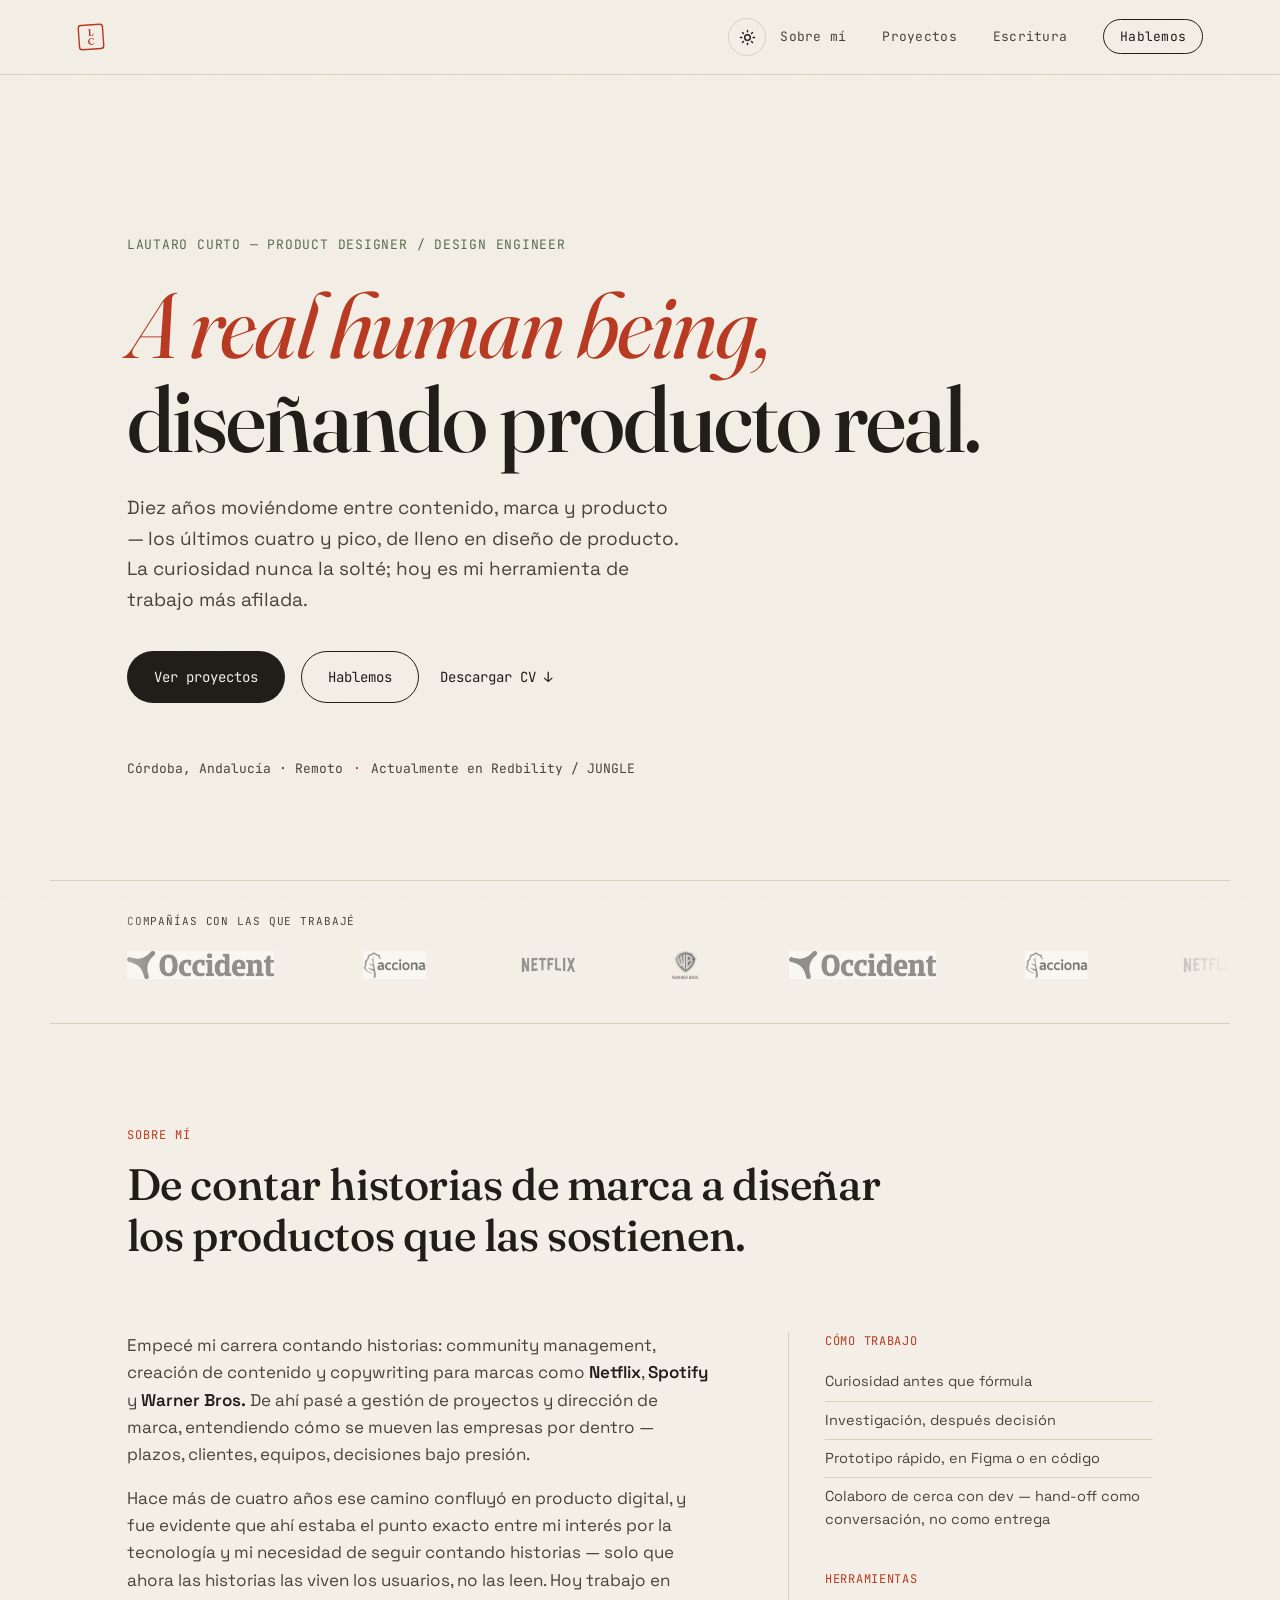
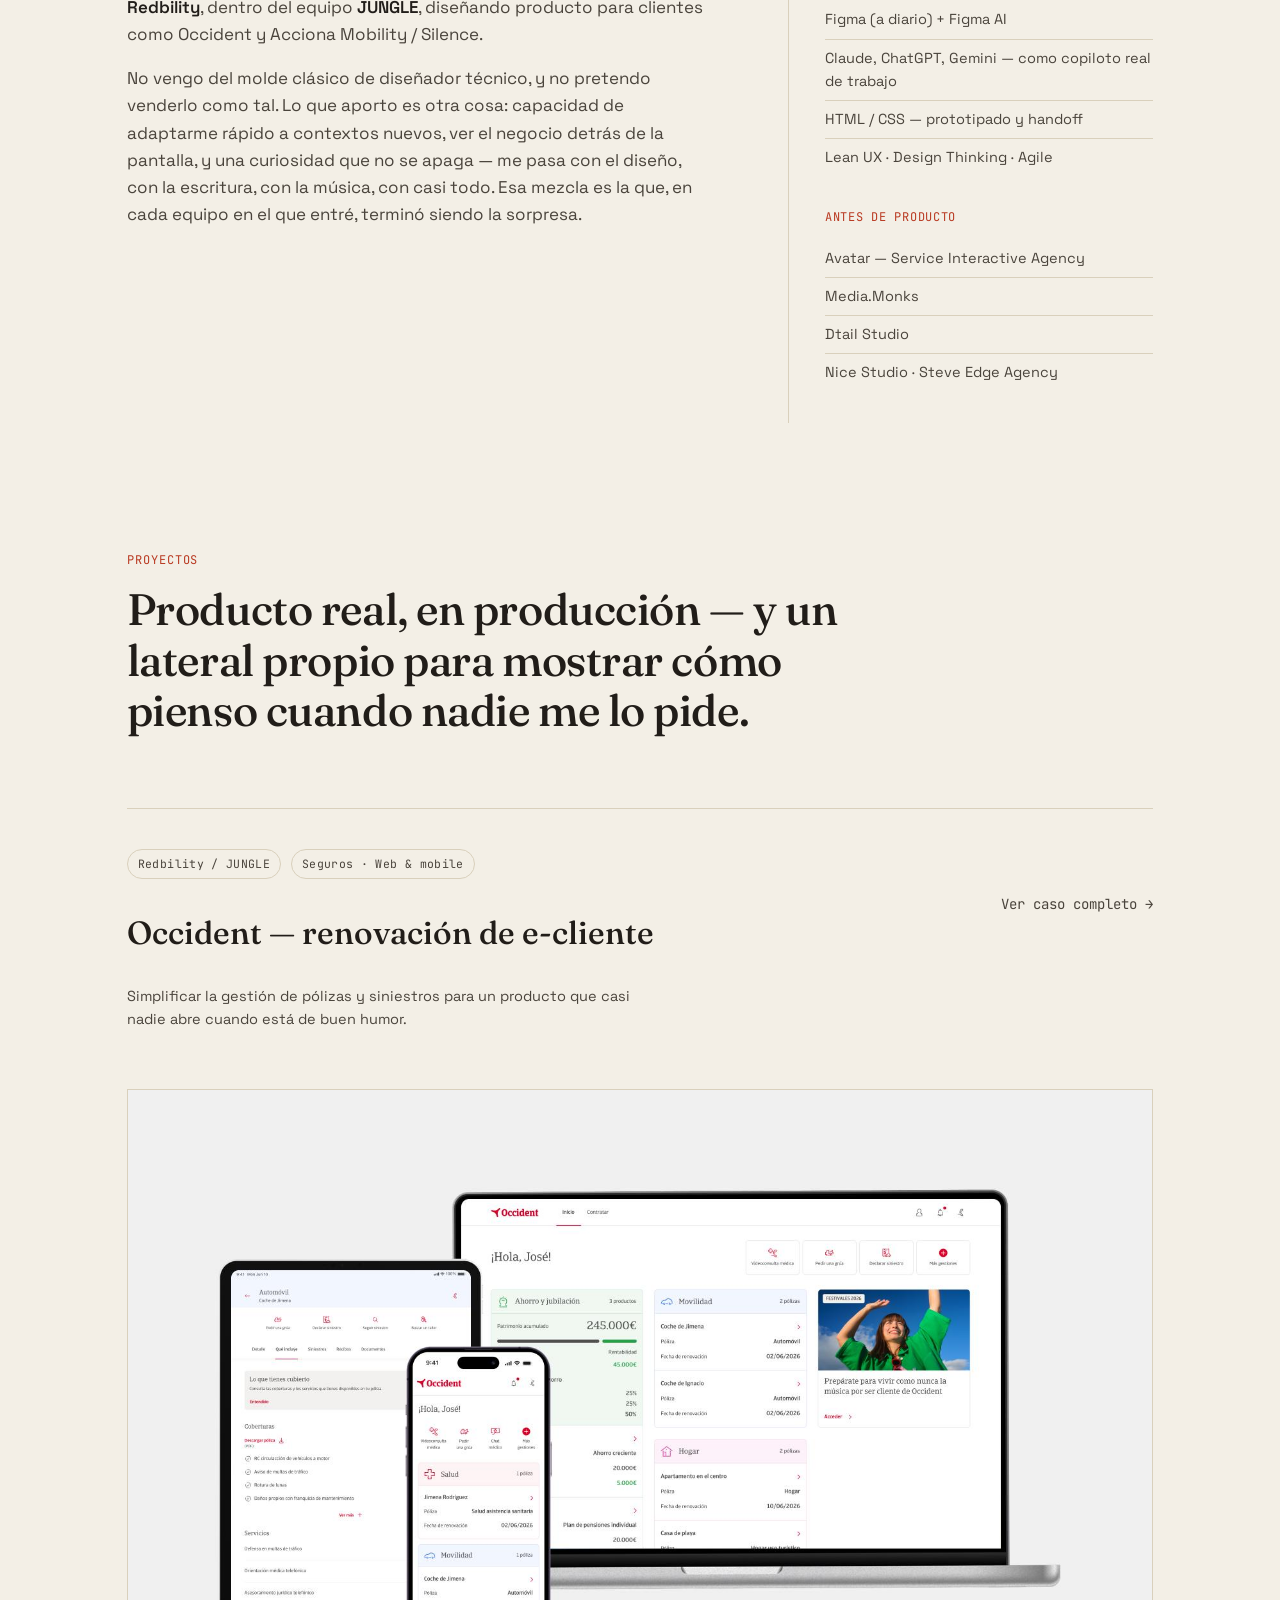
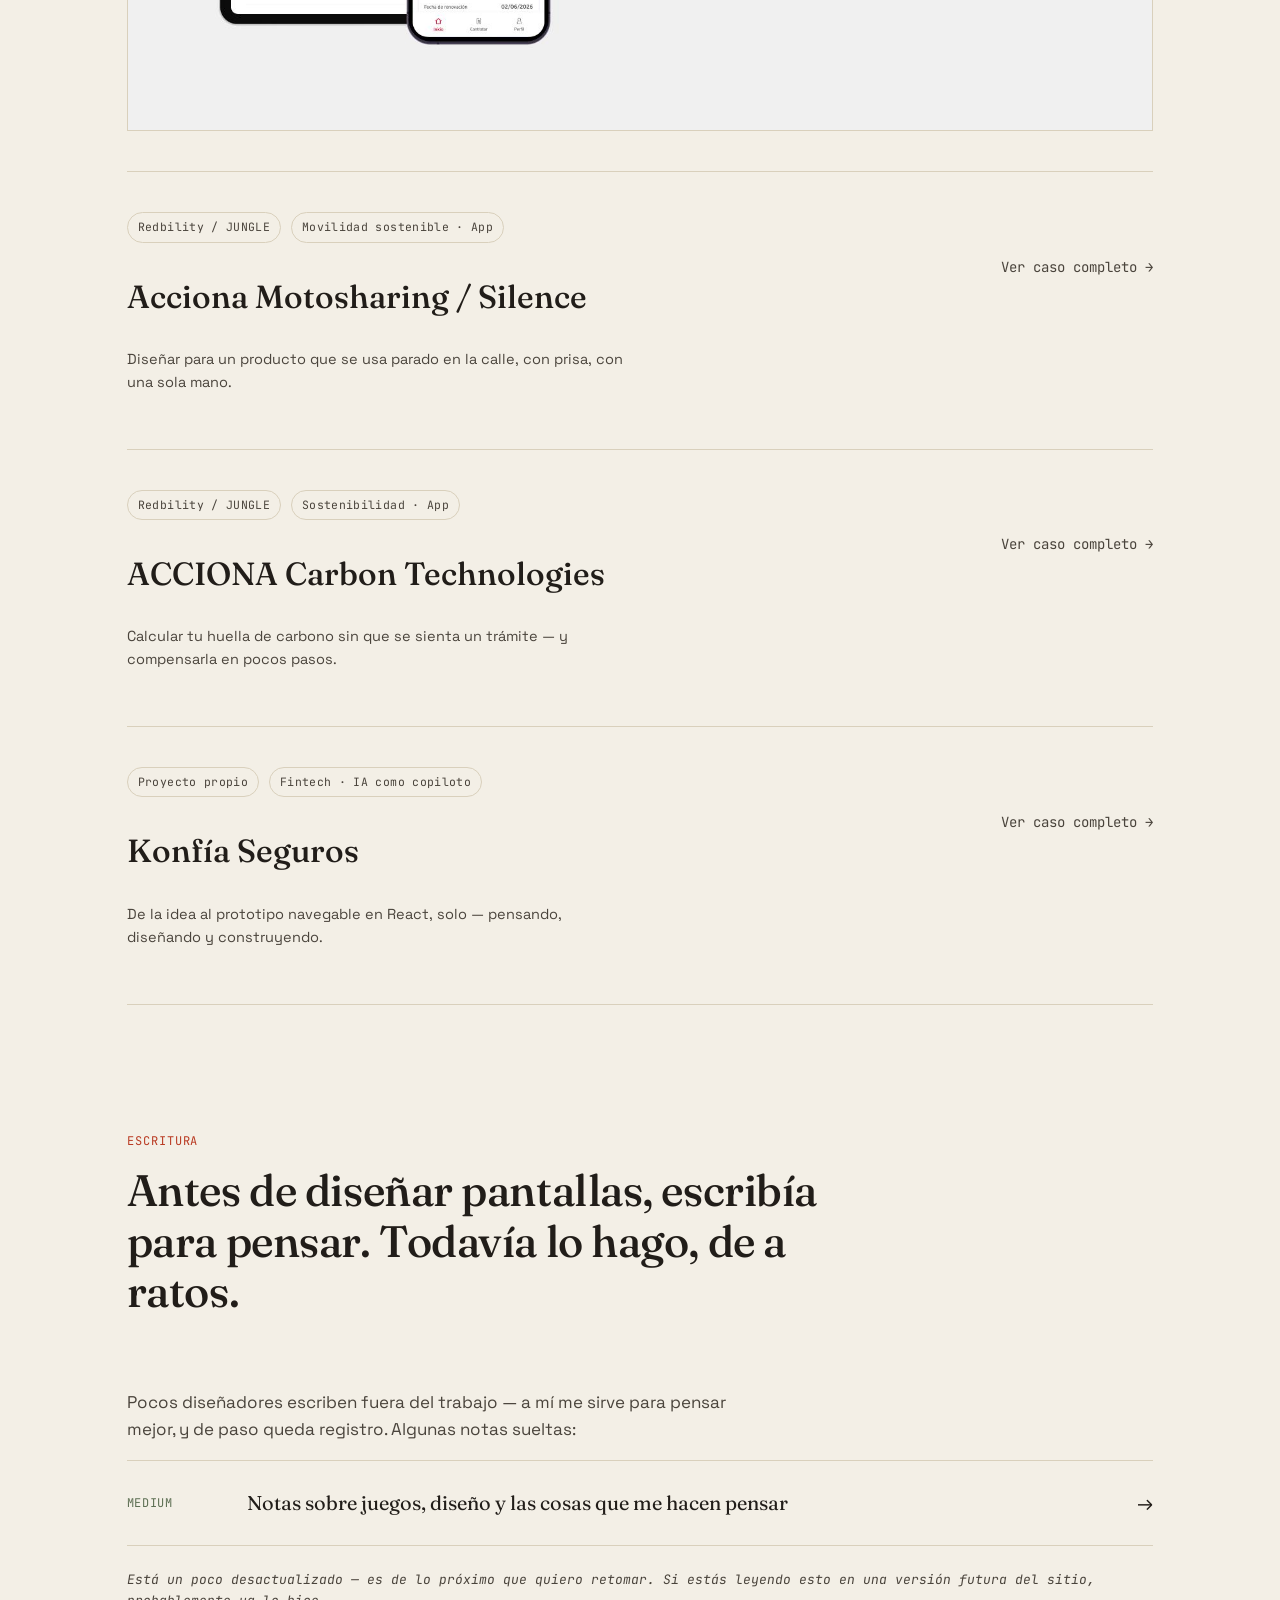
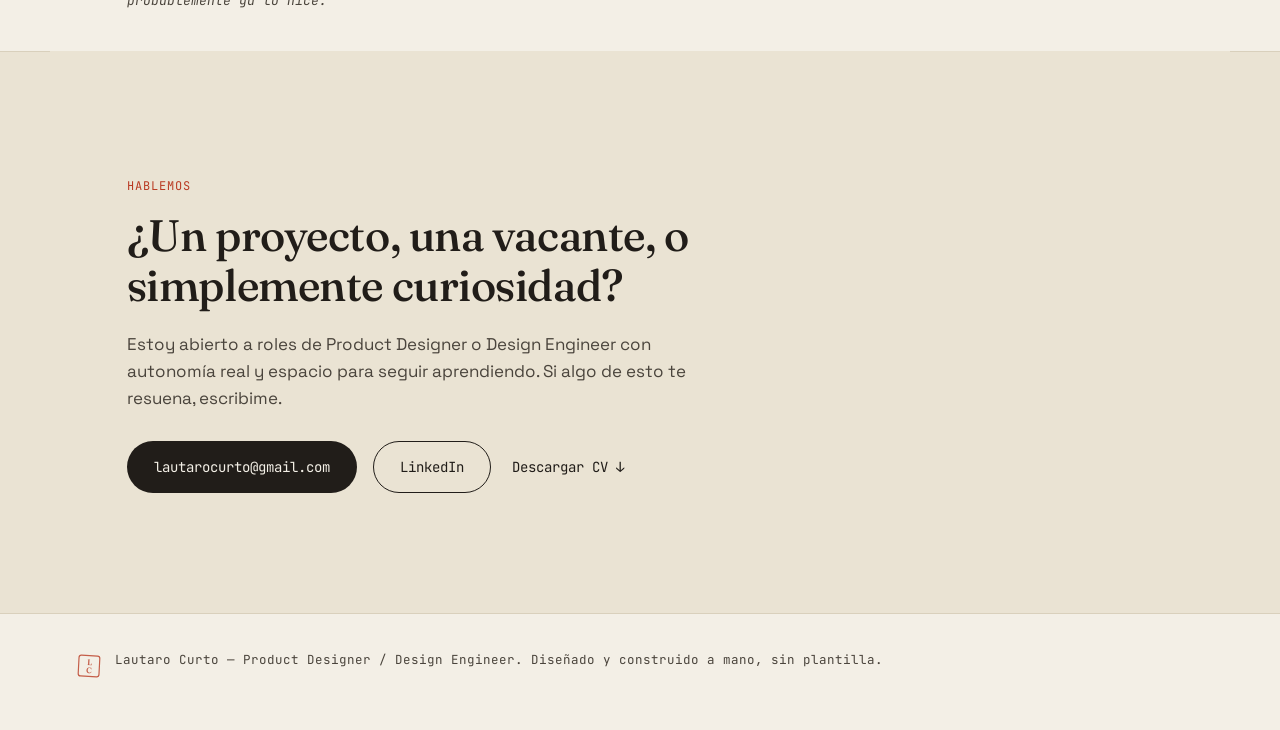
==== index.html @ 52334908 "Sumar imágenes reales, slide de logos y componentes de resumen a los case studies - Occident: captur" ====
<!DOCTYPE html>
<html lang="es">
<head>
<script>
  (function() {
    var saved = localStorage.getItem('theme');
    var prefersDark = window.matchMedia('(prefers-color-scheme: dark)').matches;
    var theme = saved || (prefersDark ? 'dark' : 'light');
    document.documentElement.setAttribute('data-theme', theme);
  })();
</script>
<meta charset="UTF-8">
<meta name="viewport" content="width=device-width, initial-scale=1.0">
<title>Lautaro Curto — Product Designer / Design Engineer</title>
<meta name="description" content="Lautaro Curto. Product Designer / Design Engineer basado en España. Diseño producto real con la curiosidad de quien vino de mil oficios distintos.">
<link rel="preconnect" href="https://fonts.googleapis.com">
<link rel="preconnect" href="https://fonts.gstatic.com" crossorigin>
<link href="https://fonts.googleapis.com/css2?family=Fraunces:ital,opsz,wght@0,9..144,300;0,9..144,400;0,9..144,500;0,9..144,600;1,9..144,400;1,9..144,500&family=Space+Grotesk:wght@400;500;600;700&family=JetBrains+Mono:wght@400;500&display=swap" rel="stylesheet">
<link rel="stylesheet" href="styles.css">
</head>
<body>

<div class="grain" aria-hidden="true"></div>

<header class="site-header">
  <a href="#top" class="mark" aria-label="Inicio">
    <svg class="hanko hanko--nav" viewBox="0 0 60 60" width="28" height="28" aria-hidden="true">
      <rect x="4" y="4" width="52" height="52" rx="6"></rect>
      <text x="30" y="27" text-anchor="middle">L</text>
      <text x="30" y="47" text-anchor="middle">C</text>
    </svg>
  </a>
  <nav class="site-nav" aria-label="Navegación principal">
    <button class="theme-toggle" aria-label="Cambiar entre modo claro y oscuro" title="Cambiar tema">
      <svg class="theme-icon theme-icon--sun" viewBox="0 0 24 24" fill="none" stroke="currentColor" stroke-width="2" stroke-linecap="round" aria-hidden="true">
        <circle cx="12" cy="12" r="4"></circle>
        <path d="M12 2v2M12 20v2M4.93 4.93l1.41 1.41M17.66 17.66l1.41 1.41M2 12h2M20 12h2M6.34 17.66l-1.41 1.41M19.07 4.93l-1.41 1.41"></path>
      </svg>
      <svg class="theme-icon theme-icon--moon" viewBox="0 0 24 24" fill="none" stroke="currentColor" stroke-width="2" stroke-linecap="round" stroke-linejoin="round" aria-hidden="true">
        <path d="M21 12.79A9 9 0 1 1 11.21 3 7 7 0 0 0 21 12.79z"></path>
      </svg>
    </button>
    <button class="nav-toggle" aria-expanded="false" aria-controls="nav-links">
      <span></span><span></span><span></span>
      <span class="sr-only">Abrir menú</span>
    </button>
    <ul id="nav-links" class="nav-links">
      <li><a href="#about">Sobre mí</a></li>
      <li><a href="#work">Proyectos</a></li>
      <li><a href="#writing">Escritura</a></li>
      <li><a href="#contact" class="nav-cta">Hablemos</a></li>
    </ul>
  </nav>
</header>

<main id="top">

  <!-- HERO -->
  <section class="hero">
    <p class="eyebrow reveal">Lautaro Curto — Product Designer / Design Engineer</p>
    <h1 class="hero-title reveal">
      <span class="hero-title__en">A real human being,</span>
      <span class="hero-title__es">diseñando producto real.</span>
    </h1>
    <p class="hero-sub reveal">
      Diez años moviéndome entre contenido, marca y producto — los últimos cuatro y pico,
      de lleno en diseño de producto. La curiosidad nunca la solté; hoy es mi herramienta
      de trabajo más afilada.
    </p>
    <div class="hero-actions reveal">
      <a href="#work" class="btn btn--primary">Ver proyectos</a>
      <a href="#contact" class="btn btn--ghost">Hablemos</a>
      <a href="Lautaro_Curto_CV_2026.docx" class="btn btn--plain" download>Descargar CV ↓</a>
    </div>
    <div class="hero-meta reveal">
      <span>Córdoba, Andalucía · Remoto</span>
      <span class="dot">·</span>
      <span>Actualmente en Redbility / JUNGLE</span>
    </div>
  </section>

  <!-- LOGOS MARQUEE -->
  <section class="logos-marquee reveal" aria-label="Compañías con las que trabajé">
    <span class="logos-marquee__label">Compañías con las que trabajé</span>
    <div class="logos-track">
      <div class="logos-set">
        <img class="logo-item" src="assets/logos/occident.jpg" alt="Occident" loading="lazy">
        <img class="logo-item" src="assets/logos/acciona.png" alt="Acciona" loading="lazy">
        <img class="logo-item" src="assets/logos/netflix.png" alt="Netflix" loading="lazy">
        <img class="logo-item" src="assets/logos/warner-bros.png" alt="Warner Bros." loading="lazy">
      </div>
      <div class="logos-set" aria-hidden="true">
        <img class="logo-item" src="assets/logos/occident.jpg" alt="" loading="lazy">
        <img class="logo-item" src="assets/logos/acciona.png" alt="" loading="lazy">
        <img class="logo-item" src="assets/logos/netflix.png" alt="" loading="lazy">
        <img class="logo-item" src="assets/logos/warner-bros.png" alt="" loading="lazy">
      </div>
    </div>
  </section>

  <!-- ABOUT -->
  <section id="about" class="about">
    <div class="section-head">
      <span class="section-num">Sobre mí</span>
      <h2 class="reveal">De contar historias de marca a diseñar los productos que las sostienen.</h2>
    </div>

    <div class="about-grid">
      <div class="about-copy reveal">
        <p>
          Empecé mi carrera contando historias: community management, creación de contenido
          y copywriting para marcas como <strong>Netflix</strong>, <strong>Spotify</strong> y
          <strong>Warner Bros.</strong> De ahí pasé a gestión de proyectos y dirección de marca,
          entendiendo cómo se mueven las empresas por dentro — plazos, clientes, equipos,
          decisiones bajo presión.
        </p>
        <p>
          Hace más de cuatro años ese camino confluyó en producto digital, y fue evidente
          que ahí estaba el punto exacto entre mi interés por la tecnología y mi necesidad
          de seguir contando historias — solo que ahora las historias las viven los usuarios,
          no las leen. Hoy trabajo en <strong>Redbility</strong>, dentro del equipo
          <strong>JUNGLE</strong>, diseñando producto para clientes como Occident y
          Acciona&nbsp;Mobility / Silence.
        </p>
        <p>
          No vengo del molde clásico de diseñador técnico, y no pretendo venderlo como tal.
          Lo que aporto es otra cosa: capacidad de adaptarme rápido a contextos nuevos,
          ver el negocio detrás de la pantalla, y una curiosidad que no se apaga —
          me pasa con el diseño, con la escritura, con la música, con casi todo.
          Esa mezcla es la que, en cada equipo en el que entré, terminó siendo la sorpresa.
        </p>
      </div>

      <aside class="about-side reveal">
        <div class="side-block">
          <span class="side-label">Cómo trabajo</span>
          <ul>
            <li>Curiosidad antes que fórmula</li>
            <li>Investigación, después decisión</li>
            <li>Prototipo rápido, en Figma o en código</li>
            <li>Colaboro de cerca con dev — hand-off como conversación, no como entrega</li>
          </ul>
        </div>
        <div class="side-block">
          <span class="side-label">Herramientas</span>
          <ul>
            <li>Figma (a diario) + Figma AI</li>
            <li>Claude, ChatGPT, Gemini — como copiloto real de trabajo</li>
            <li>HTML / CSS — prototipado y handoff</li>
            <li>Lean UX · Design Thinking · Agile</li>
          </ul>
        </div>
        <div class="side-block">
          <span class="side-label">Antes de producto</span>
          <ul>
            <li>Avatar — Service Interactive Agency</li>
            <li>Media.Monks</li>
            <li>Dtail Studio</li>
            <li>Nice Studio · Steve Edge Agency</li>
          </ul>
        </div>
      </aside>
    </div>
  </section>

  <!-- WORK -->
  <section id="work" class="work">
    <div class="section-head">
      <span class="section-num">Proyectos</span>
      <h2 class="reveal">Producto real, en producción — y un lateral propio para mostrar cómo pienso cuando nadie me lo pide.</h2>
    </div>

    <a href="proyectos/occident.html" class="project-card reveal">
      <div class="project-card__meta">
        <span class="project-tag">Redbility / JUNGLE</span>
        <span class="project-tag">Seguros · Web & mobile</span>
      </div>
      <h3 class="project-card__title">Occident — renovación de e-cliente</h3>
      <p class="project-card__sub">Simplificar la gestión de pólizas y siniestros para un producto que casi nadie abre cuando está de buen humor.</p>
      <span class="project-card__arrow">Ver caso completo →</span>
      <div class="project-card__thumb">
        <img src="assets/occident/hero.jpg" alt="Interfaz de Occident e-cliente en desktop, tablet y mobile: panel de pólizas, ahorro y gestiones" loading="lazy">
      </div>
    </a>

    <a href="proyectos/acciona-silence.html" class="project-card reveal">
      <div class="project-card__meta">
        <span class="project-tag">Redbility / JUNGLE</span>
        <span class="project-tag">Movilidad sostenible · App</span>
      </div>
      <h3 class="project-card__title">Acciona Motosharing / Silence</h3>
      <p class="project-card__sub">Diseñar para un producto que se usa parado en la calle, con prisa, con una sola mano.</p>
      <span class="project-card__arrow">Ver caso completo →</span>
    </a>

    <a href="proyectos/acciona-carbon.html" class="project-card reveal">
      <div class="project-card__meta">
        <span class="project-tag">Redbility / JUNGLE</span>
        <span class="project-tag">Sostenibilidad · App</span>
      </div>
      <h3 class="project-card__title">ACCIONA Carbon Technologies</h3>
      <p class="project-card__sub">Calcular tu huella de carbono sin que se sienta un trámite — y compensarla en pocos pasos.</p>
      <span class="project-card__arrow">Ver caso completo →</span>
    </a>

    <a href="proyectos/konfia-seguros.html" class="project-card reveal">
      <div class="project-card__meta">
        <span class="project-tag">Proyecto propio</span>
        <span class="project-tag">Fintech · IA como copiloto</span>
      </div>
      <h3 class="project-card__title">Konfía Seguros</h3>
      <p class="project-card__sub">De la idea al prototipo navegable en React, solo — pensando, diseñando y construyendo.</p>
      <span class="project-card__arrow">Ver caso completo →</span>
    </a>
  </section>

  <!-- WRITING -->
  <section id="writing" class="writing">
    <div class="section-head">
      <span class="section-num">Escritura</span>
      <h2 class="reveal">Antes de diseñar pantallas, escribía para pensar. Todavía lo hago, de a ratos.</h2>
    </div>
    <p class="writing-intro reveal">
      Pocos diseñadores escriben fuera del trabajo — a mí me sirve para pensar mejor,
      y de paso queda registro. Algunas notas sueltas:
    </p>
    <div class="writing-list reveal">
      <a class="writing-item" href="https://medium.com/@drk0_" target="_blank" rel="noopener">
        <span class="writing-item__label">Medium</span>
        <span class="writing-item__title">Notas sobre juegos, diseño y las cosas que me hacen pensar</span>
        <span class="writing-item__arrow">→</span>
      </a>
    </div>
    <p class="writing-note reveal">
      Está un poco desactualizado — es de lo próximo que quiero retomar. Si estás leyendo
      esto en una versión futura del sitio, probablemente ya lo hice.
    </p>
  </section>

  <!-- CONTACT -->
  <section id="contact" class="contact">
    <div class="contact-inner">
      <span class="section-num">Hablemos</span>
      <h2 class="reveal">¿Un proyecto, una vacante, o simplemente curiosidad?</h2>
      <p class="reveal">
        Estoy abierto a roles de Product Designer o Design Engineer con autonomía real
        y espacio para seguir aprendiendo. Si algo de esto te resuena, escribime.
      </p>
      <div class="contact-links reveal">
        <a href="mailto:lautarocurto@gmail.com" class="btn btn--primary">lautarocurto@gmail.com</a>
        <a href="https://www.linkedin.com/in/lautarocurto/" target="_blank" rel="noopener" class="btn btn--ghost">LinkedIn</a>
        <a href="Lautaro_Curto_CV_2026.docx" class="btn btn--plain" download>Descargar CV ↓</a>
      </div>
    </div>
  </section>

</main>

<footer class="site-footer">
  <svg class="hanko hanko--footer" viewBox="0 0 60 60" width="24" height="24" aria-hidden="true">
    <rect x="4" y="4" width="52" height="52" rx="6"></rect>
    <text x="30" y="27" text-anchor="middle">L</text>
    <text x="30" y="47" text-anchor="middle">C</text>
  </svg>
  <p>Lautaro Curto — Product Designer / Design Engineer. Diseñado y construido a mano, sin plantilla.</p>
</footer>

<script src="script.js"></script>
</body>
</html>
---- styles.css ----
/* ============================================
   TOKENS
   ============================================ */
:root {
  --washi: #F3EFE6;
  --washi-2: #EAE3D3;
  --sumi: #211D19;
  --sumi-soft: #4A443C;
  --hanko: #B93A22;
  --hanko-soft: #E7C9BF;
  --moss: #5C6E52;
  --line: #D9D0BC;
  --paper-shadow: rgba(33, 29, 25, 0.08);

  --font-display: "Fraunces", serif;
  --font-body: "Space Grotesk", sans-serif;
  --font-mono: "JetBrains Mono", monospace;

  --max-w: 1180px;
  --gutter: clamp(24px, 6vw, 88px);

  --ease: cubic-bezier(0.16, 1, 0.3, 1);
}

/* ============================================
   DARK MODE TOKENS
   ============================================ */
:root[data-theme="dark"] {
  --washi: #1C1A17;
  --washi-2: #26221D;
  --sumi: #F1ECE2;
  --sumi-soft: #B7AE9F;
  --hanko: #E2543A;
  --hanko-soft: #4A2A22;
  --moss: #93A886;
  --line: #38342D;
  --paper-shadow: rgba(0, 0, 0, 0.4);
}
:root[data-theme="dark"] .grain {
  mix-blend-mode: overlay;
  opacity: 0.05;
}
:root {
  --header-bg: rgba(243, 239, 230, 0.85);
  color-scheme: light;
}
:root[data-theme="dark"] {
  --header-bg: rgba(28, 26, 23, 0.85);
}
:root[data-theme="dark"] {
  color-scheme: dark;
}
html {
  transition: background-color .25s var(--ease);
}
body, .site-header, section, .card, .btn {
  transition: background-color .25s var(--ease), border-color .25s var(--ease), color .25s var(--ease);
}

/* ============================================
   RESET
   ============================================ */
*, *::before, *::after { box-sizing: border-box; }
html { scroll-behavior: smooth; }
@media (prefers-reduced-motion: reduce) {
  html { scroll-behavior: auto; }
  * { animation-duration: 0.01ms !important; animation-iteration-count: 1 !important; transition-duration: 0.01ms !important; }
}

body {
  margin: 0;
  background: var(--washi);
  color: var(--sumi);
  font-family: var(--font-body);
  font-size: 17px;
  line-height: 1.6;
  -webkit-font-smoothing: antialiased;
   overflow-x: hidden;
}

h1, h2, h3 { font-family: var(--font-display); font-weight: 500; margin: 0; color: var(--sumi); }
p { margin: 0 0 1em; color: var(--sumi-soft); }
a { color: inherit; }
ul { margin: 0; padding: 0; list-style: none; }
img { max-width: 100%; display: block; }

.sr-only {
  position: absolute; width: 1px; height: 1px;
  overflow: hidden; clip: rect(0,0,0,0); white-space: nowrap;
}

/* subtle paper grain */
.grain {
  position: fixed; inset: 0; pointer-events: none; z-index: 999;
  opacity: 0.035; mix-blend-mode: multiply;
  background-image: url("data:image/svg+xml,%3Csvg xmlns='http://www.w3.org/2000/svg' width='120' height='120'%3E%3Cfilter id='n'%3E%3CfeTurbulence type='fractalNoise' baseFrequency='0.9' numOctaves='2' stitchTiles='stitch'/%3E%3C/filter%3E%3Crect width='100%25' height='100%25' filter='url(%23n)'/%3E%3C/svg%3E");
}

/* ============================================
   HANKO SIGNATURE
   ============================================ */
.hanko rect {
  fill: none;
  stroke: var(--hanko);
  stroke-width: 3;
}
.hanko text {
  fill: var(--hanko);
  font-family: var(--font-display);
  font-weight: 600;
  font-size: 20px;
}
.hanko--moss rect { stroke: var(--moss); }
.hanko--moss text { fill: var(--moss); }
.hanko--nav { transform: rotate(-4deg); }
.hanko--footer { transform: rotate(3deg); opacity: 0.8; }

/* ============================================
   HEADER / NAV
   ============================================ */
.site-header {
  position: sticky; top: 0; z-index: 100;
  display: flex; align-items: center; justify-content: space-between;
  padding: 18px var(--gutter);
  background: var(--header-bg);
  backdrop-filter: blur(8px);
  border-bottom: 1px solid var(--line);
}
.mark { line-height: 0; }
.site-nav { display: flex; align-items: center; }
.nav-links {
  display: flex; align-items: center; gap: clamp(18px, 3vw, 36px);
  font-family: var(--font-mono); font-size: 13px; letter-spacing: 0.02em;
}
.nav-links a { text-decoration: none; color: var(--sumi-soft); transition: color .2s var(--ease); }
.nav-links a:hover, .nav-links a:focus-visible { color: var(--hanko); }
.nav-cta {
  border: 1px solid var(--sumi); border-radius: 999px;
  padding: 8px 16px; color: var(--sumi) !important;
}
.nav-cta:hover { background: var(--sumi); color: var(--washi) !important; }

.nav-toggle {
  display: none; flex-direction: column; gap: 5px;
  background: none; border: none; cursor: pointer; padding: 8px;
}
.nav-toggle span { width: 22px; height: 2px; background: var(--sumi); display: block; }

@media (max-width: 760px) {
  .nav-toggle { display: flex; }
  .nav-links {
    position: fixed; top: 64px; left: 0; right: 0;
    flex-direction: column; align-items: flex-start; gap: 0;
    background: var(--washi); border-bottom: 1px solid var(--line);
    max-height: 0; overflow: hidden; transition: max-height .3s var(--ease);
  }
  .nav-links.is-open { max-height: 320px; }
  .nav-links li { width: 100%; }
  .nav-links a { display: block; padding: 16px var(--gutter); width: 100%; border-bottom: 1px solid var(--line); }
  .nav-cta { border-radius: 0; border: none; }
}

/* ============================================
   LAYOUT HELPERS
   ============================================ */
section {
  padding: clamp(56px, 8vw, 96px) var(--gutter) clamp(16px, 2vw, 28px);
  max-width: var(--max-w); margin: 0 auto;
}
.hero { padding-top: clamp(72px, 14vw, 160px); padding-bottom: clamp(48px, 6vw, 80px); }
.contact { padding-bottom: clamp(72px, 10vw, 120px); }
.section-head { margin-bottom: clamp(40px, 6vw, 72px); max-width: 760px; }
.section-num {
  display: inline-block; font-family: var(--font-mono); font-size: 12px;
  letter-spacing: 0.08em; text-transform: uppercase; color: var(--hanko);
  margin-bottom: 14px;
}
.section-head h2, .contact h2 {
  font-size: clamp(28px, 3.6vw, 44px); line-height: 1.15; letter-spacing: -0.01em;
}

/* reveal-on-scroll */
.reveal { opacity: 0; transform: translateY(18px); transition: opacity .7s var(--ease), transform .7s var(--ease); }
.reveal.is-visible { opacity: 1; transform: none; }

.btn {
  display: inline-flex; align-items: center; gap: 8px;
  font-family: var(--font-mono); font-size: 14px;
  padding: 14px 26px; border-radius: 999px; text-decoration: none;
  transition: all .25s var(--ease); border: 1px solid transparent;
}
.btn--primary { background: var(--sumi); color: var(--washi); }
.btn--primary:hover { background: var(--hanko); }
.btn--ghost { border-color: var(--sumi); color: var(--sumi); }
.btn--ghost:hover { border-color: var(--hanko); color: var(--hanko); }
.btn--plain { border-color: transparent; padding-left: 4px; padding-right: 4px; }
.btn--plain:hover { border-color: transparent; color: var(--hanko); background: transparent; }

/* ============================================
   THEME TOGGLE
   ============================================ */
.theme-toggle {
  display: inline-flex; align-items: center; justify-content: center;
  width: 38px; height: 38px; border-radius: 999px;
  border: 1px solid var(--line); background: none; color: var(--sumi);
  cursor: pointer; margin-right: 14px; flex-shrink: 0;
}
.theme-toggle:hover { border-color: var(--hanko); color: var(--hanko); }
.theme-toggle svg { width: 17px; height: 17px; }
.theme-icon--moon { display: none; }
:root[data-theme="dark"] .theme-icon--sun { display: none; }
:root[data-theme="dark"] .theme-icon--moon { display: block; }

/* ============================================
   HERO
   ============================================ */
.hero {
  padding-top: clamp(72px, 14vw, 160px);
  padding-bottom: clamp(56px, 8vw, 100px);
}
.eyebrow {
  font-family: var(--font-mono); font-size: 13px; letter-spacing: 0.06em;
  color: var(--moss); text-transform: uppercase; margin-bottom: 22px;
}
.hero-title {
  font-size: clamp(40px, 8vw, 92px);
  line-height: 1.02;
  letter-spacing: -0.02em;
  max-width: 16ch;
}
.hero-title__en {
  display: block; font-style: italic; font-weight: 400; color: var(--hanko);
}
.hero-title__es {
  display: block; font-weight: 500;
}
.hero-sub {
  max-width: 46ch; font-size: 19px; margin-top: 28px; color: var(--sumi-soft);
}
.hero-actions { display: flex; gap: 16px; margin-top: 36px; flex-wrap: wrap; }
.hero-meta {
  margin-top: 56px; font-family: var(--font-mono); font-size: 13px;
  color: var(--sumi-soft); display: flex; gap: 10px; flex-wrap: wrap;
}
.hero-meta .dot { color: var(--hanko); }

/* ============================================
   LOGOS MARQUEE
   ============================================ */
.logos-marquee {
  position: relative;
  padding-top: clamp(20px, 3vw, 32px);
  padding-bottom: clamp(28px, 4vw, 44px);
  border-top: 1px solid var(--line);
  border-bottom: 1px solid var(--line);
  overflow: hidden;
}
.logos-marquee::before, .logos-marquee::after {
  content: ""; position: absolute; top: 0; bottom: 0; width: clamp(32px, 8vw, 120px);
  z-index: 2; pointer-events: none;
}
.logos-marquee::before { left: 0; background: linear-gradient(to right, var(--washi), transparent); }
.logos-marquee::after { right: 0; background: linear-gradient(to left, var(--washi), transparent); }
.logos-marquee__label {
  display: block; font-family: var(--font-mono); font-size: 11px; text-transform: uppercase;
  letter-spacing: 0.08em; color: var(--sumi-soft); margin-bottom: 20px;
}
.logos-track {
  display: flex; width: max-content;
  animation: logos-scroll 26s linear infinite;
}
.logos-set { display: flex; align-items: center; gap: clamp(48px, 7vw, 96px); padding-right: clamp(48px, 7vw, 96px); }
.logo-item {
  height: clamp(20px, 3vw, 28px); width: auto; object-fit: contain;
  filter: grayscale(1); opacity: 0.5;
  transition: opacity .3s var(--ease), filter .3s var(--ease);
}
.logo-item:hover { filter: grayscale(0); opacity: 1; }
@keyframes logos-scroll {
  from { transform: translateX(0); }
  to { transform: translateX(-50%); }
}
@media (prefers-reduced-motion: reduce) {
  .logos-track { animation: none; }
}

/* ============================================
   ABOUT
   ============================================ */
.about-grid {
  display: grid; grid-template-columns: 1.6fr 1fr; gap: clamp(32px, 6vw, 80px);
}
.about-copy p { font-size: 17px; max-width: 62ch; }
.about-copy strong { color: var(--sumi); font-weight: 600; }

.about-side { border-left: 1px solid var(--line); padding-left: clamp(20px, 3vw, 36px); }
.side-block { margin-bottom: 32px; }
.side-label {
  display: block; font-family: var(--font-mono); font-size: 12px;
  letter-spacing: 0.06em; text-transform: uppercase; color: var(--hanko); margin-bottom: 12px;
}
.side-block ul li {
  font-size: 14.5px; color: var(--sumi-soft); padding: 7px 0;
  border-top: 1px solid var(--line);
}
.side-block ul li:first-child { border-top: none; }

@media (max-width: 820px) {
  .about-grid { grid-template-columns: 1fr; }
  .about-side { border-left: none; border-top: 1px solid var(--line); padding-left: 0; padding-top: 32px; }
}

/* ============================================
   WORK / PROJECTS
   ============================================ */
.project {
  position: relative;
  padding: clamp(32px, 5vw, 56px) 0;
  border-top: 1px solid var(--line);
  display: grid;
  grid-template-columns: 60px 1fr;
  gap: 8px 28px;
}
.project:last-child { border-bottom: 1px solid var(--line); }
.project-stamp { grid-row: 1 / span 3; }
.project-meta { grid-column: 2; display: flex; gap: 10px; flex-wrap: wrap; margin-bottom: 14px; }
.project-tag {
  font-family: var(--font-mono); font-size: 11.5px; letter-spacing: 0.03em;
  padding: 5px 10px; border: 1px solid var(--line); border-radius: 999px; color: var(--sumi-soft);
}
.project h3 { grid-column: 2; font-size: clamp(24px, 3vw, 32px); margin-bottom: 6px; }
.project-role {
  grid-column: 2; font-family: var(--font-mono); font-size: 13px; color: var(--moss); margin-bottom: 18px;
}
.project > p { grid-column: 2; max-width: 68ch; }
.project-facts {
  grid-column: 2; display: flex; gap: 10px 24px; flex-wrap: wrap; margin-top: 12px;
}
.project-facts li {
  font-size: 13.5px; color: var(--sumi); font-family: var(--font-mono);
  padding-left: 16px; position: relative;
}
.project-facts li::before {
  content: ""; position: absolute; left: 0; top: 8px;
  width: 6px; height: 6px; background: var(--hanko); border-radius: 50%;
}
.project--lateral .project-facts li::before { background: var(--moss); }

@media (max-width: 640px) {
  .project { grid-template-columns: 1fr; }
  .project-stamp { grid-row: auto; margin-bottom: 16px; }
  .project-meta, .project h3, .project-role, .project > p, .project-facts { grid-column: 1; }
}

/* ============================================
   WRITING
   ============================================ */
.writing-intro { max-width: 56ch; font-size: 17px; }
.writing-list { border-top: 1px solid var(--line); }
.writing-item {
  display: grid; grid-template-columns: 100px 1fr 30px; align-items: center; gap: 20px;
  padding: 26px 0; border-bottom: 1px solid var(--line);
  text-decoration: none; transition: padding-left .25s var(--ease), color .25s var(--ease);
}
.writing-item:hover { padding-left: 12px; color: var(--hanko); }
.writing-item__label {
  font-family: var(--font-mono); font-size: 12px; text-transform: uppercase;
  letter-spacing: 0.05em; color: var(--moss);
}
.writing-item__title { font-family: var(--font-display); font-size: 20px; }
.writing-item__arrow { font-size: 20px; justify-self: end; }
.writing-note {
  margin-top: 24px; font-family: var(--font-mono); font-size: 13px;
  color: var(--sumi-soft); font-style: italic;
}

@media (max-width: 560px) {
  .writing-item { grid-template-columns: 1fr 24px; }
  .writing-item__label { grid-column: 1 / -1; }
}

/* ============================================
   CONTACT
   ============================================ */
.contact { text-align: left; position: relative; background: var(--washi-2); padding-top: clamp(72px, 10vw, 120px); } .contact::before { content: ""; position: absolute; top: 0; bottom: 0; left: 50%; width: 100vw; transform: translateX(-50%); background: var(--washi-2); z-index: -1; border-top: 1px solid var(--line); }

.contact-inner { max-width: 640px; }
.contact h2 { margin-bottom: 20px; }
.contact p { font-size: 17px; max-width: 52ch; }
.contact-links { display: flex; gap: 16px; flex-wrap: wrap; margin-top: 28px; }

/* ============================================
   PROJECT TEASER CARDS (on landing)
   ============================================ */
.project-card {
  display: grid; grid-template-columns: 1fr auto; align-items: center;
  gap: 20px 28px; padding: clamp(28px, 4vw, 40px) 0;
  border-top: 1px solid var(--line); text-decoration: none;
  transition: padding-left .3s var(--ease);
}
.project-card:last-child { border-bottom: 1px solid var(--line); }
.project-card:hover { padding-left: 12px; }
.project-card:hover .project-card__title { color: var(--hanko); }
.project-card__meta { display: flex; gap: 10px; flex-wrap: wrap; margin-bottom: 8px; }
.project-card__title {
  font-family: var(--font-display); font-size: clamp(24px, 3vw, 32px);
  color: var(--sumi); transition: color .25s var(--ease); grid-column: 1;
}
.project-card__sub {
  grid-column: 1; font-size: 14.5px; color: var(--sumi-soft); margin-top: 6px; max-width: 56ch;
}
.project-card__arrow {
  grid-column: 2; grid-row: 1 / span 2; font-family: var(--font-mono);
  font-size: 14px; color: var(--sumi-soft); white-space: nowrap;
}
.project-card__thumb {
  grid-column: 1 / -1; margin-top: 24px;
  border: 1px solid var(--line); overflow: hidden;
}
.project-card__thumb img {
  display: block; width: 100%; height: auto;
}
@media (max-width: 640px) {
  .project-card { grid-template-columns: 1fr; }
  .project-card__title, .project-card__sub, .project-card__arrow { grid-column: 1; }
  .project-card__arrow { margin-top: 10px; display: block; }
}

/* ============================================
   CASE STUDY PAGES
   ============================================ */
.case-header {
  padding: clamp(28px, 5vw, 48px) var(--gutter) 0; max-width: var(--max-w); margin: 0 auto;
}
.back-link {
  display: inline-flex; align-items: center; gap: 8px;
  font-family: var(--font-mono); font-size: 13px; color: var(--sumi-soft);
  text-decoration: none; margin-bottom: clamp(28px, 5vw, 48px);
}
.back-link:hover { color: var(--hanko); }

.case-hero {
  padding: 0 var(--gutter) clamp(48px, 7vw, 80px); max-width: var(--max-w); margin: 0 auto;
  border-bottom: 1px solid var(--line);
}
.case-tags { display: flex; gap: 10px; flex-wrap: wrap; margin-bottom: 24px; }
.case-hero h1 {
  font-size: clamp(34px, 5.5vw, 58px); line-height: 1.08; letter-spacing: -0.01em; max-width: 20ch;
}
.case-hero__sub {
  font-size: 18px; max-width: 56ch; margin-top: 20px; color: var(--sumi-soft);
}
.case-hero__facts {
  display: grid; grid-template-columns: repeat(auto-fit, minmax(140px, 1fr));
  gap: 20px; margin-top: clamp(32px, 5vw, 48px); max-width: 720px;
}
.case-fact__label {
  display: block; font-family: var(--font-mono); font-size: 11px; text-transform: uppercase;
  letter-spacing: 0.06em; color: var(--hanko); margin-bottom: 6px;
}
.case-fact__value { font-size: 15px; color: var(--sumi); }

.case-note {
  margin-top: clamp(28px, 4vw, 40px); padding: 18px 22px; background: var(--washi-2);
  border-left: 3px solid var(--moss); border-radius: 2px; max-width: 640px;
}
.case-note p { margin: 0; font-size: 14px; color: var(--sumi-soft); }

.case-image {
  margin-top: clamp(36px, 5vw, 56px); border: 1px solid var(--line); overflow: hidden;
}
.case-image img { display: block; width: 100%; height: auto; }

.case-section {
  padding: clamp(48px, 7vw, 80px) var(--gutter); max-width: var(--max-w); margin: 0 auto;
  border-bottom: 1px solid var(--line);
}
.case-section:last-of-type { border-bottom: none; }
.case-section h2 {
  font-size: clamp(24px, 3vw, 34px); margin-bottom: 24px; max-width: 46ch;
}
.case-section > p { max-width: 66ch; font-size: 17px; }

.process-steps { counter-reset: step; margin-top: 32px; }
.process-step {
  display: grid; grid-template-columns: 56px 1fr; gap: 20px;
  padding: 26px 0; border-top: 1px solid var(--line);
}
.process-step:first-child { border-top: none; }
.process-step__num {
  counter-increment: step; font-family: var(--font-mono); font-size: 13px; color: var(--hanko);
}
.process-step__num::before { content: "0" counter(step); }
.process-step h3 { font-size: 19px; font-weight: 600; font-family: var(--font-body); margin-bottom: 8px; }
.process-step p { font-size: 15.5px; max-width: 60ch; margin: 0; }

.decisions-grid { display: grid; grid-template-columns: repeat(auto-fit, minmax(260px, 1fr)); gap: 28px; margin-top: 28px; }
.decision-card { border-top: 2px solid var(--hanko); padding-top: 16px; }
.decision-card h3 { font-size: 17px; font-family: var(--font-body); font-weight: 600; margin-bottom: 10px; }
.decision-card p { font-size: 14.5px; margin: 0; }

.reflection-box { max-width: 66ch; }
.reflection-box p { font-size: 17px; }

.case-tldr {
  font-family: var(--font-mono); font-size: 14px; color: var(--sumi);
  background: var(--washi-2); border-left: 3px solid var(--hanko);
  padding: 16px 20px; margin-top: 24px; max-width: 640px;
}
.case-tldr strong {
  color: var(--hanko); text-transform: uppercase; font-size: 11px;
  letter-spacing: 0.06em; display: block; margin-bottom: 6px;
}
.case-quote { padding-top: 0; padding-bottom: 0; }
.pull-quote {
  font-family: var(--font-display); font-style: italic; font-weight: 400;
  font-size: clamp(24px, 3vw, 34px); line-height: 1.3; color: var(--sumi);
  border-left: 3px solid var(--hanko); padding-left: 28px; margin: 56px 0;
  max-width: 640px;
}
.img-caption {
  font-family: var(--font-mono); font-size: 12px; color: var(--sumi-soft);
  margin-top: 10px; font-style: italic;
}

.img-placeholder {
  border: 1.5px dashed var(--line); border-radius: 6px;
  padding: 48px 24px; text-align: center; margin-top: 28px;
  background: var(--washi-2);
}
.img-placeholder p {
  font-family: var(--font-mono); font-size: 12.5px; color: var(--sumi-soft);
  margin: 0; max-width: 40ch; margin: 0 auto;
}

.case-nav {
  display: flex; justify-content: space-between; align-items: center; flex-wrap: wrap; gap: 20px;
  padding: clamp(40px, 6vw, 64px) var(--gutter); max-width: var(--max-w); margin: 0 auto;
}
.case-nav a {
  font-family: var(--font-mono); font-size: 13px; text-decoration: none; color: var(--sumi-soft);
}
.case-nav a:hover { color: var(--hanko); }
.case-nav .next-project { text-align: right; }
.case-nav .next-project .project-name { display: block; font-family: var(--font-display); font-size: 20px; color: var(--sumi); margin-top: 6px; }

/* ============================================
   FOOTER
   ============================================ */
.site-footer {
  display: flex; align-items: center; gap: 14px;
  padding: 36px var(--gutter) 48px;
  border-top: 1px solid var(--line);
  font-family: var(--font-mono); font-size: 12.5px; color: var(--sumi-soft);
}
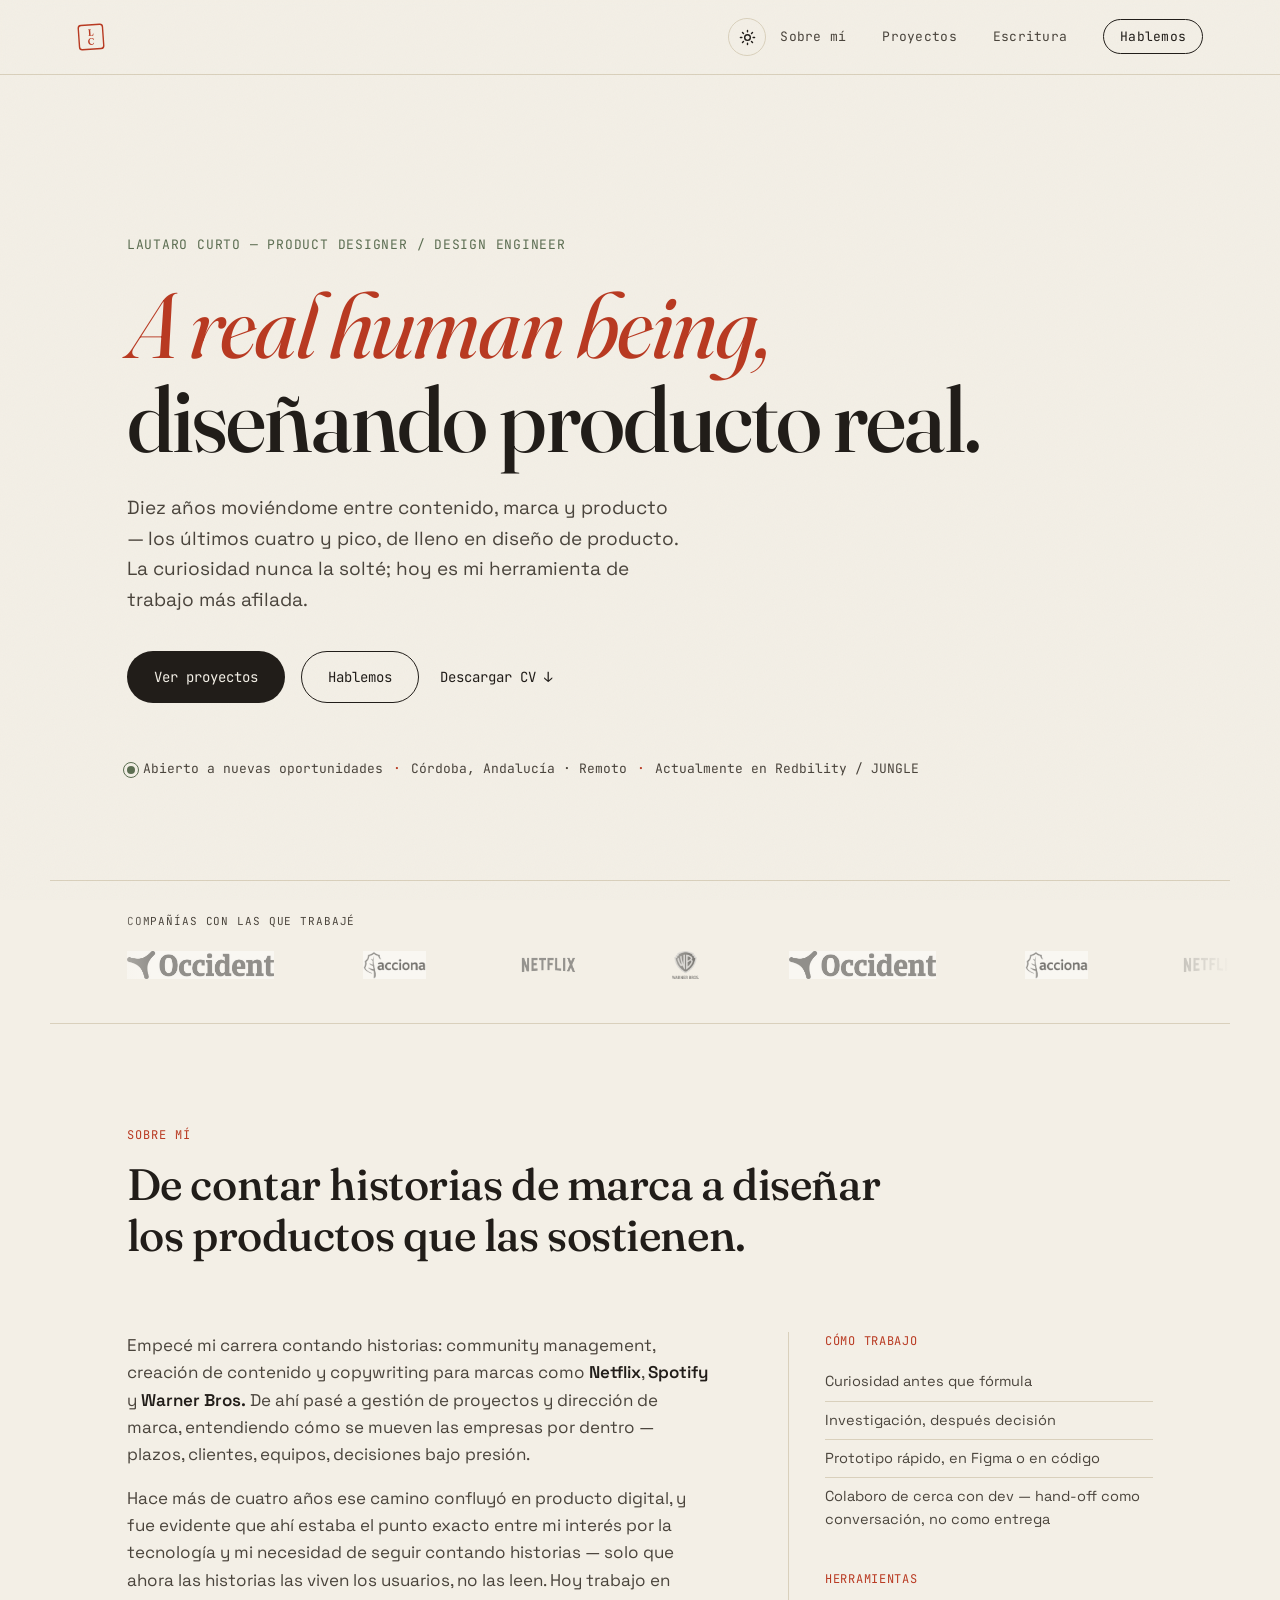
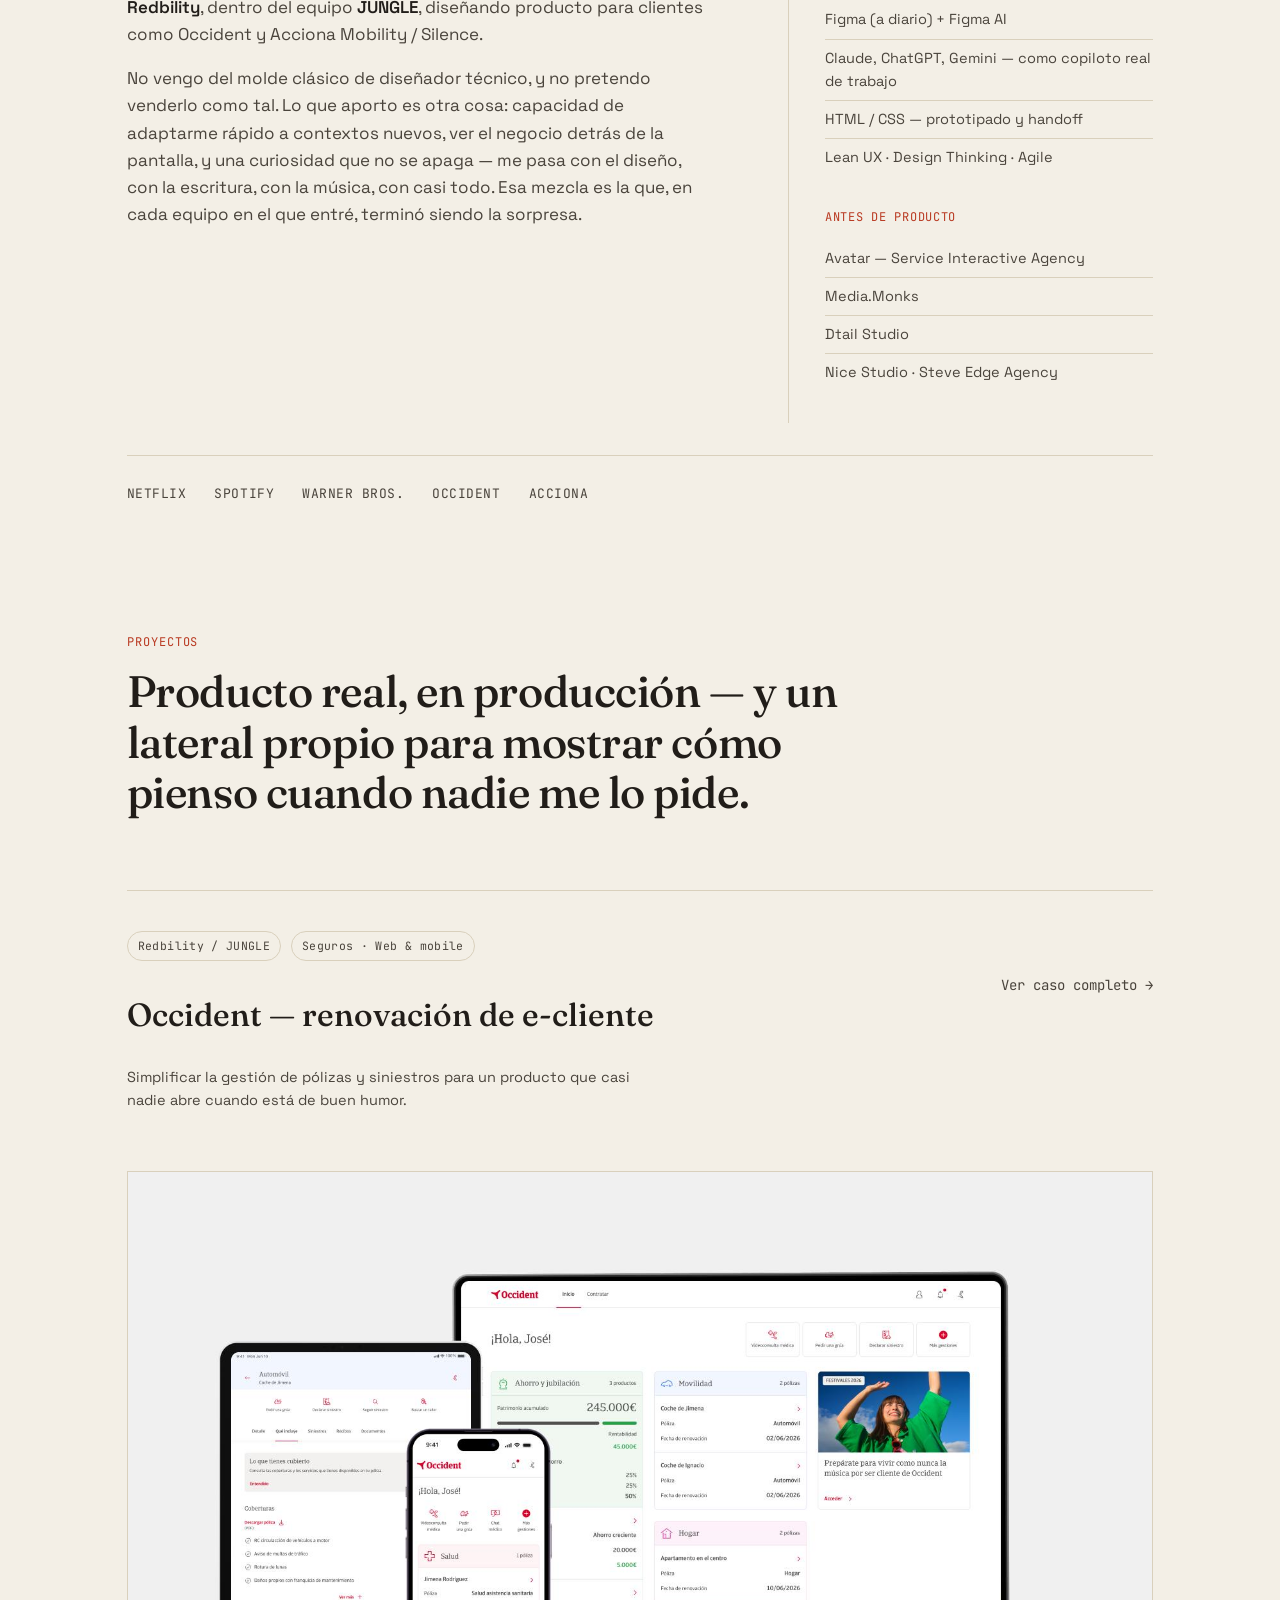
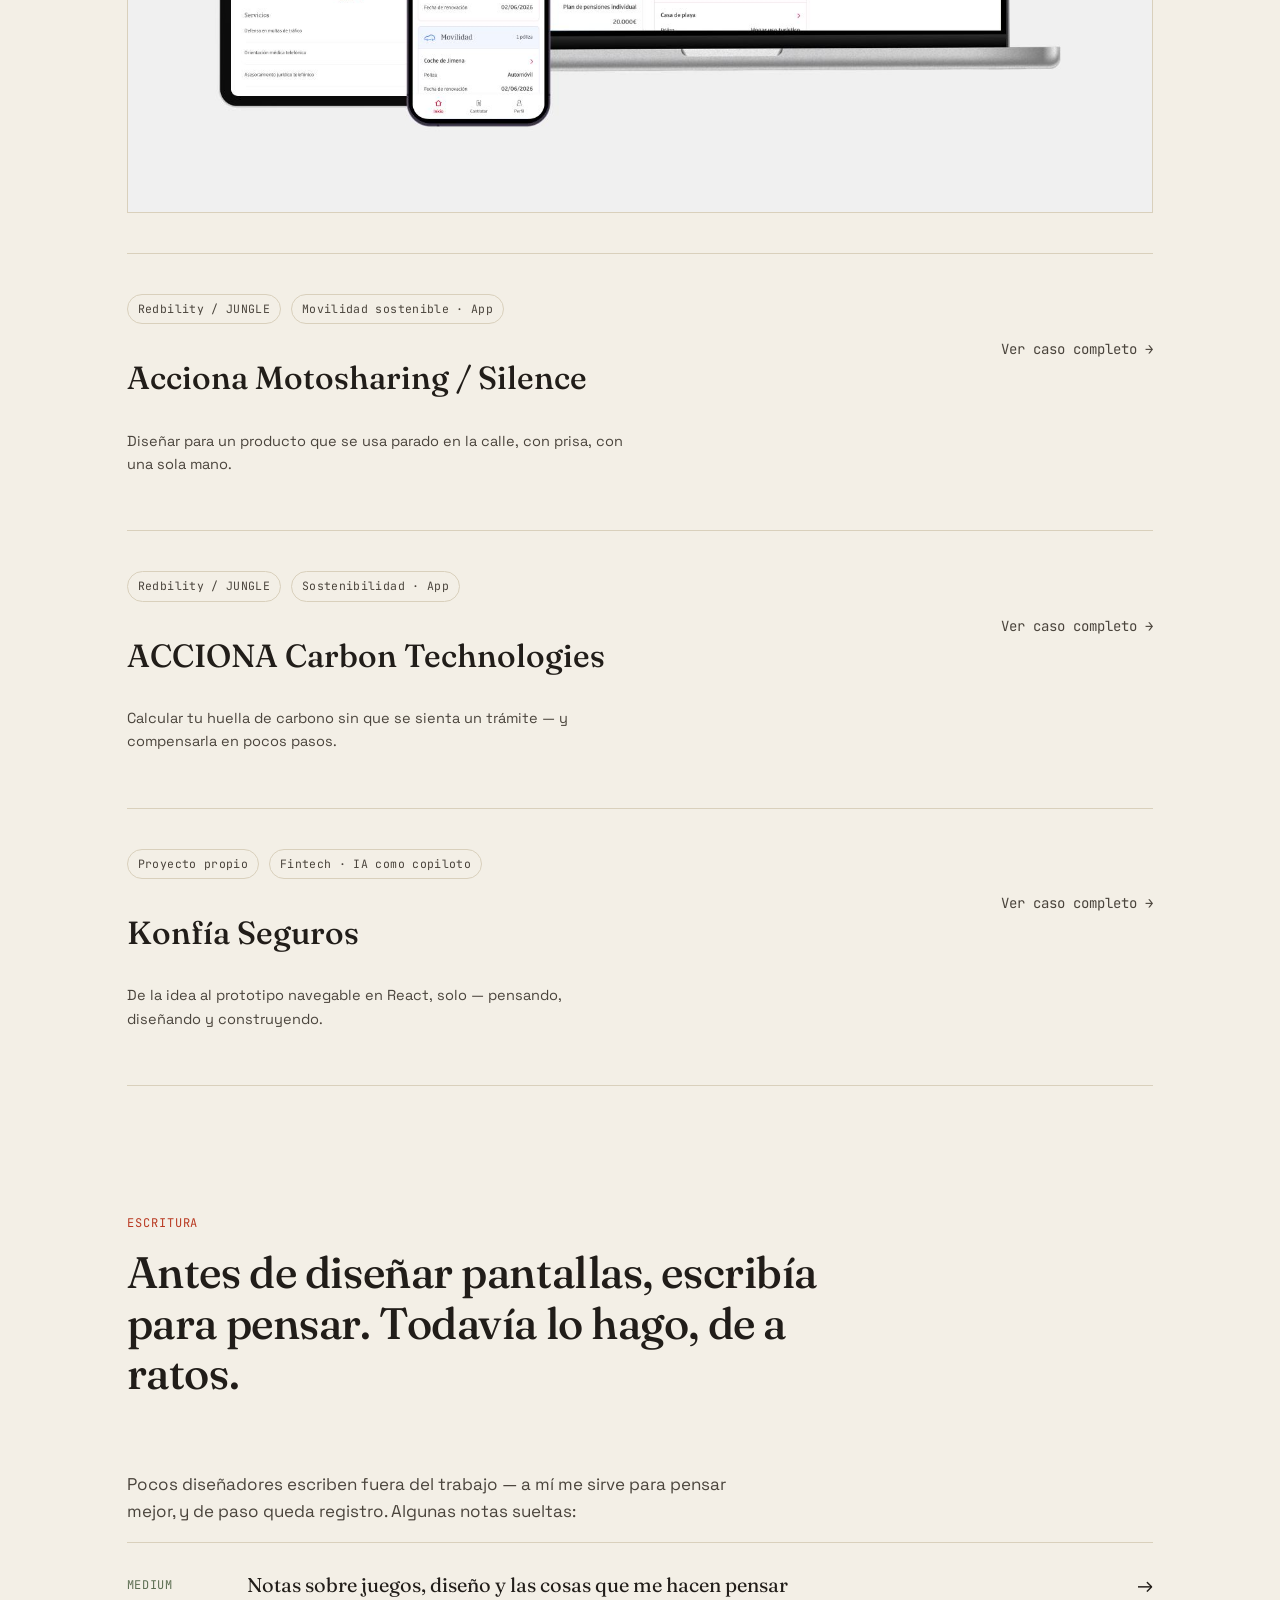
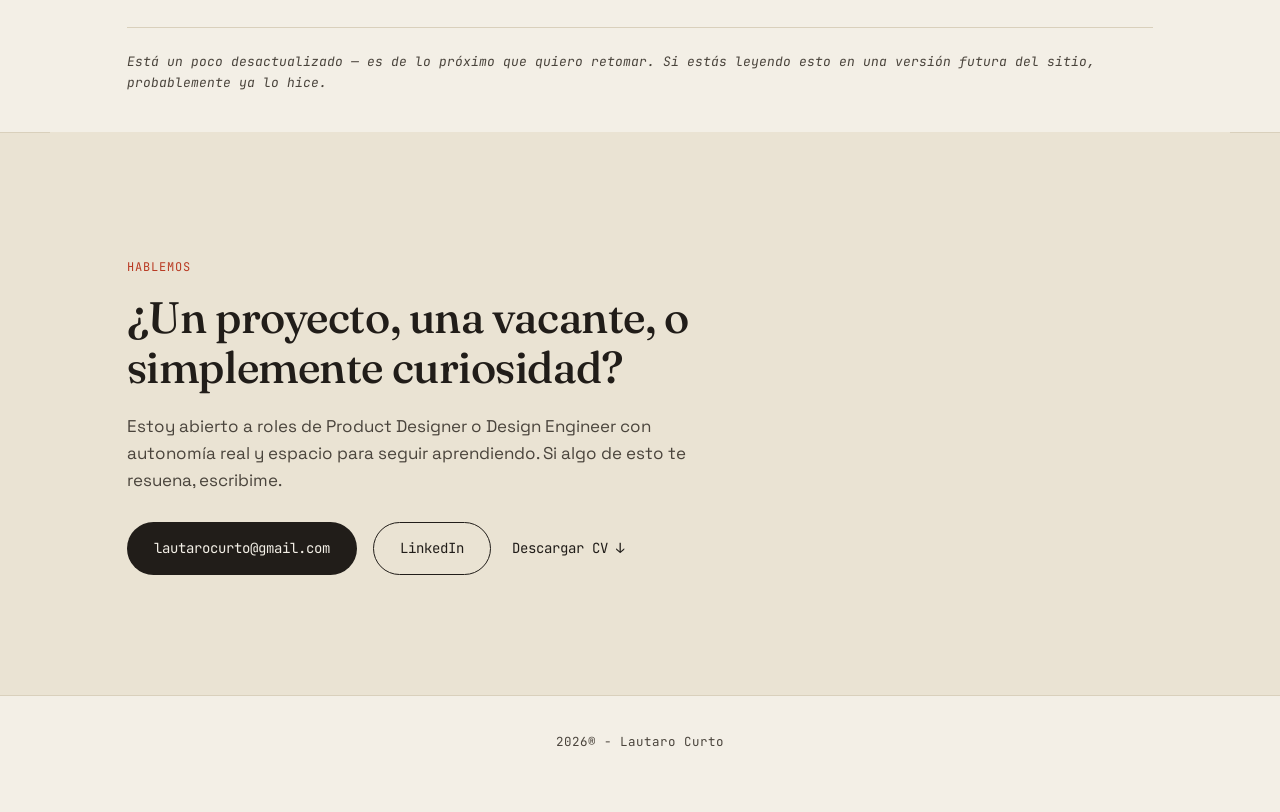
==== commit 31528ae5: "Sumar TL;DR, pull-quotes, badge de disponibilidad y ajustes de footer - Case studies: agregar bloque" ====
--- a/index.html
+++ b/index.html
@@ -73,6 +73,8 @@
       <a href="Lautaro_Curto_CV_2026.docx" class="btn btn--plain" download>Descargar CV ↓</a>
     </div>
     <div class="hero-meta reveal">
+      <span class="status-badge"><span class="status-dot"></span>Abierto a nuevas oportunidades</span>
+      <span class="dot">·</span>
       <span>Córdoba, Andalucía · Remoto</span>
       <span class="dot">·</span>
       <span>Actualmente en Redbility / JUNGLE</span>
@@ -161,6 +163,10 @@
         </div>
       </aside>
     </div>
+
+    <div class="client-strip reveal">
+      <span>Netflix</span><span>Spotify</span><span>Warner Bros.</span><span>Occident</span><span>Acciona</span>
+    </div>
   </section>
 
   <!-- WORK -->
@@ -257,12 +263,7 @@
 </main>
 
 <footer class="site-footer">
-  <svg class="hanko hanko--footer" viewBox="0 0 60 60" width="24" height="24" aria-hidden="true">
-    <rect x="4" y="4" width="52" height="52" rx="6"></rect>
-    <text x="30" y="27" text-anchor="middle">L</text>
-    <text x="30" y="47" text-anchor="middle">C</text>
-  </svg>
-  <p>Lautaro Curto — Product Designer / Design Engineer. Diseñado y construido a mano, sin plantilla.</p>
+  <p>2026®️ - Lautaro Curto</p>
 </footer>
 
 <script src="script.js"></script>
--- a/styles.css
+++ b/styles.css
@@ -244,6 +244,26 @@
 }
 .hero-meta .dot { color: var(--hanko); }
 
+.status-badge {
+  display: inline-flex; align-items: center; gap: 8px;
+  font-family: var(--font-mono); font-size: 13px; color: var(--sumi-soft);
+}
+.status-dot {
+  width: 8px; height: 8px; border-radius: 50%; background: var(--moss);
+  position: relative;
+}
+.status-dot::after {
+  content: ""; position: absolute; inset: -4px; border-radius: 50%;
+  border: 1px solid var(--moss); animation: statusPulse 2s ease-out infinite;
+}
+@keyframes statusPulse {
+  0% { transform: scale(0.8); opacity: 1; }
+  100% { transform: scale(1.8); opacity: 0; }
+}
+@media (prefers-reduced-motion: reduce) {
+  .status-dot::after { animation: none; }
+}
+
 /* ============================================
    LOGOS MARQUEE
    ============================================ */
@@ -293,6 +313,13 @@
 .about-copy p { font-size: 17px; max-width: 62ch; }
 .about-copy strong { color: var(--sumi); font-weight: 600; }
 
+.client-strip {
+  display: flex; flex-wrap: wrap; gap: 20px 28px; align-items: center;
+  font-family: var(--font-mono); font-size: 13px; letter-spacing: 0.04em;
+  text-transform: uppercase; color: var(--sumi-soft);
+  padding-top: 28px; margin-top: 32px; border-top: 1px solid var(--line);
+}
+
 .about-side { border-left: 1px solid var(--line); padding-left: clamp(20px, 3vw, 36px); }
 .side-block { margin-bottom: 32px; }
 .side-label {
@@ -548,7 +575,7 @@
    FOOTER
    ============================================ */
 .site-footer {
-  display: flex; align-items: center; gap: 14px;
+  display: flex; align-items: center; justify-content: center;
   padding: 36px var(--gutter) 48px;
   border-top: 1px solid var(--line);
   font-family: var(--font-mono); font-size: 12.5px; color: var(--sumi-soft);
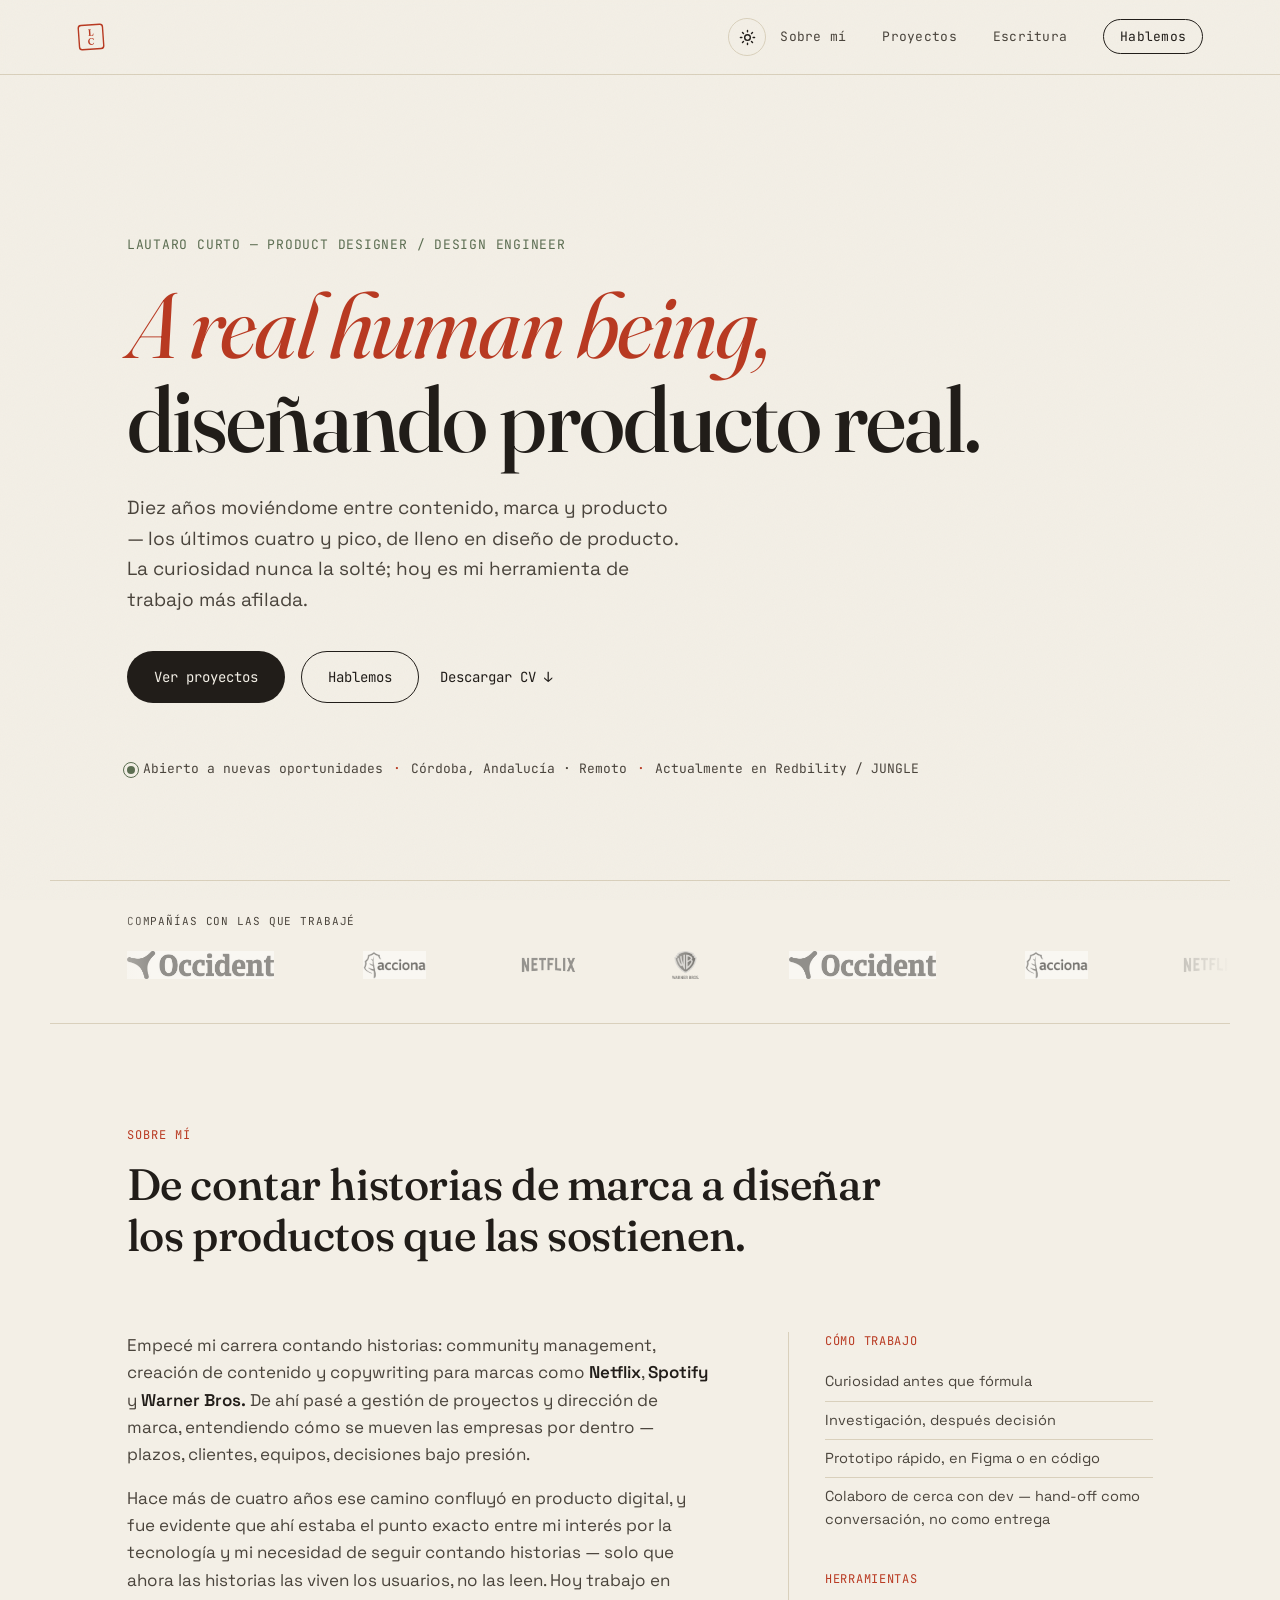
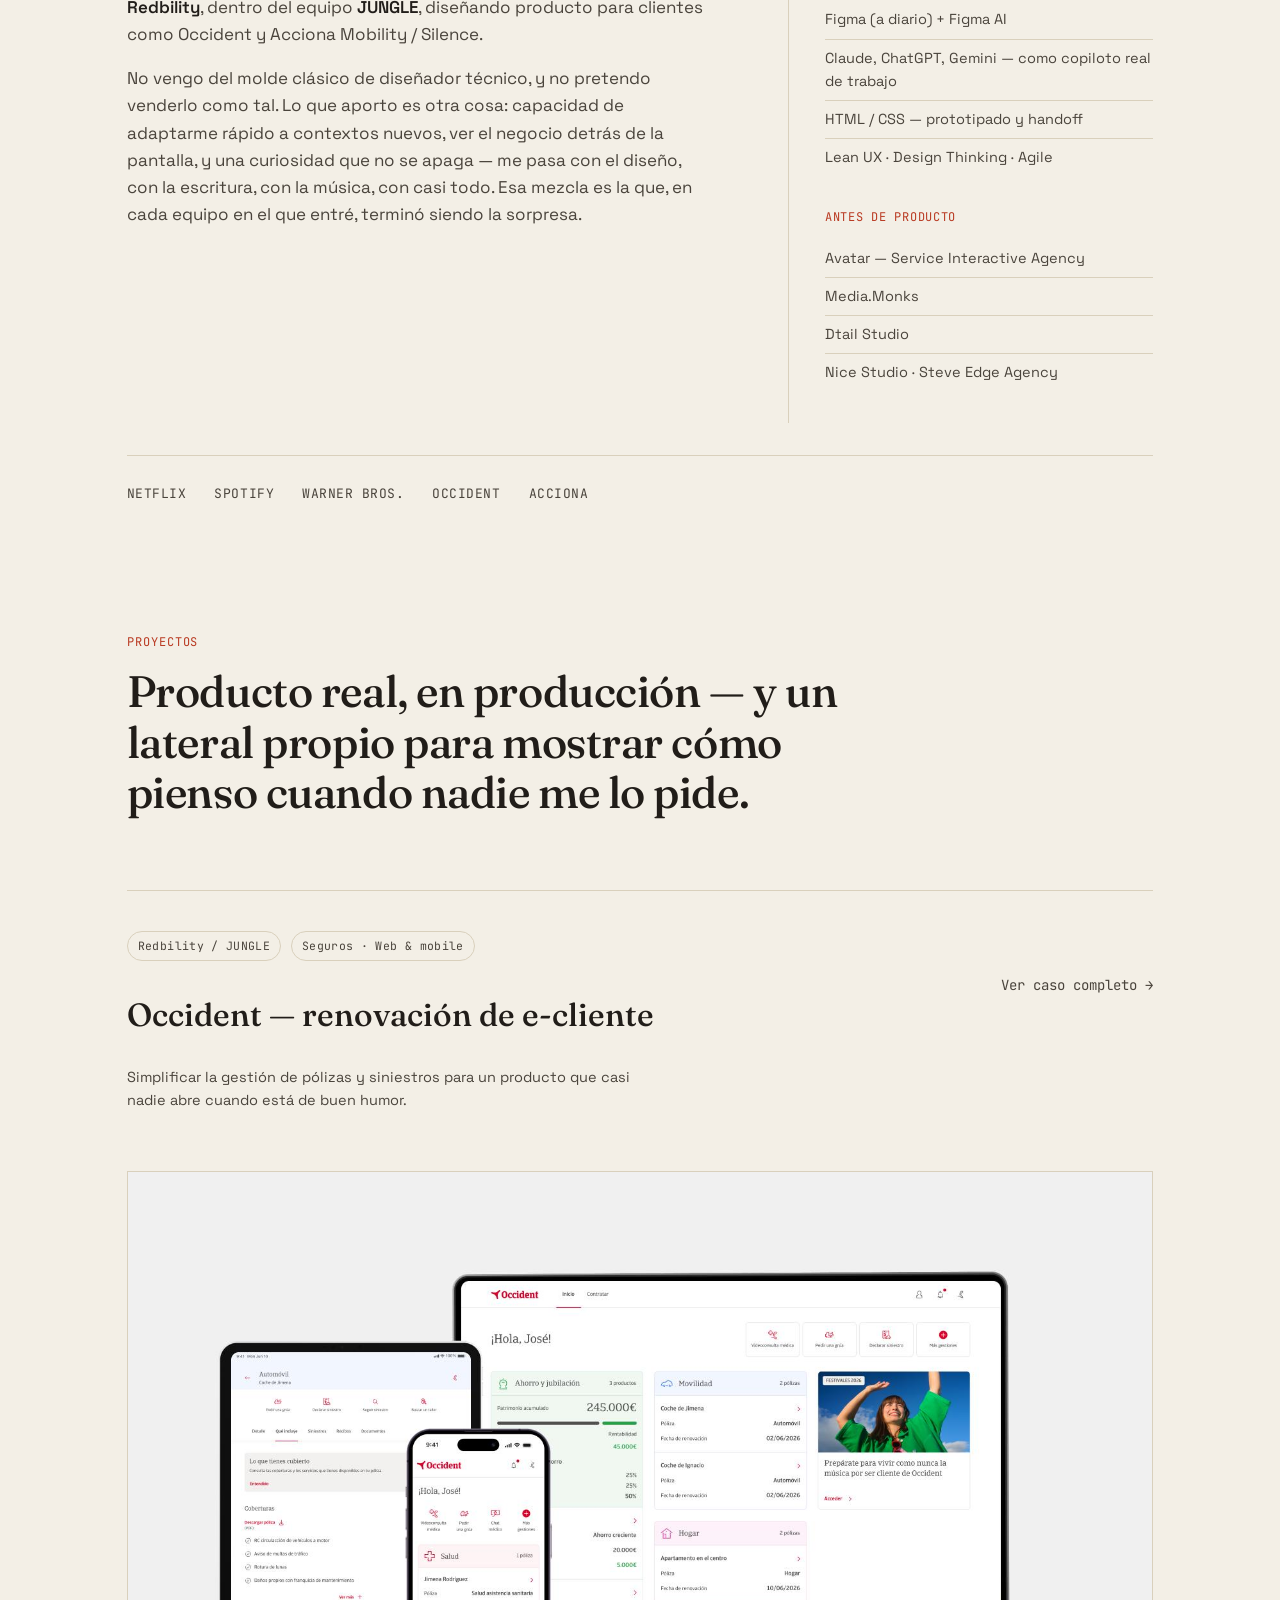
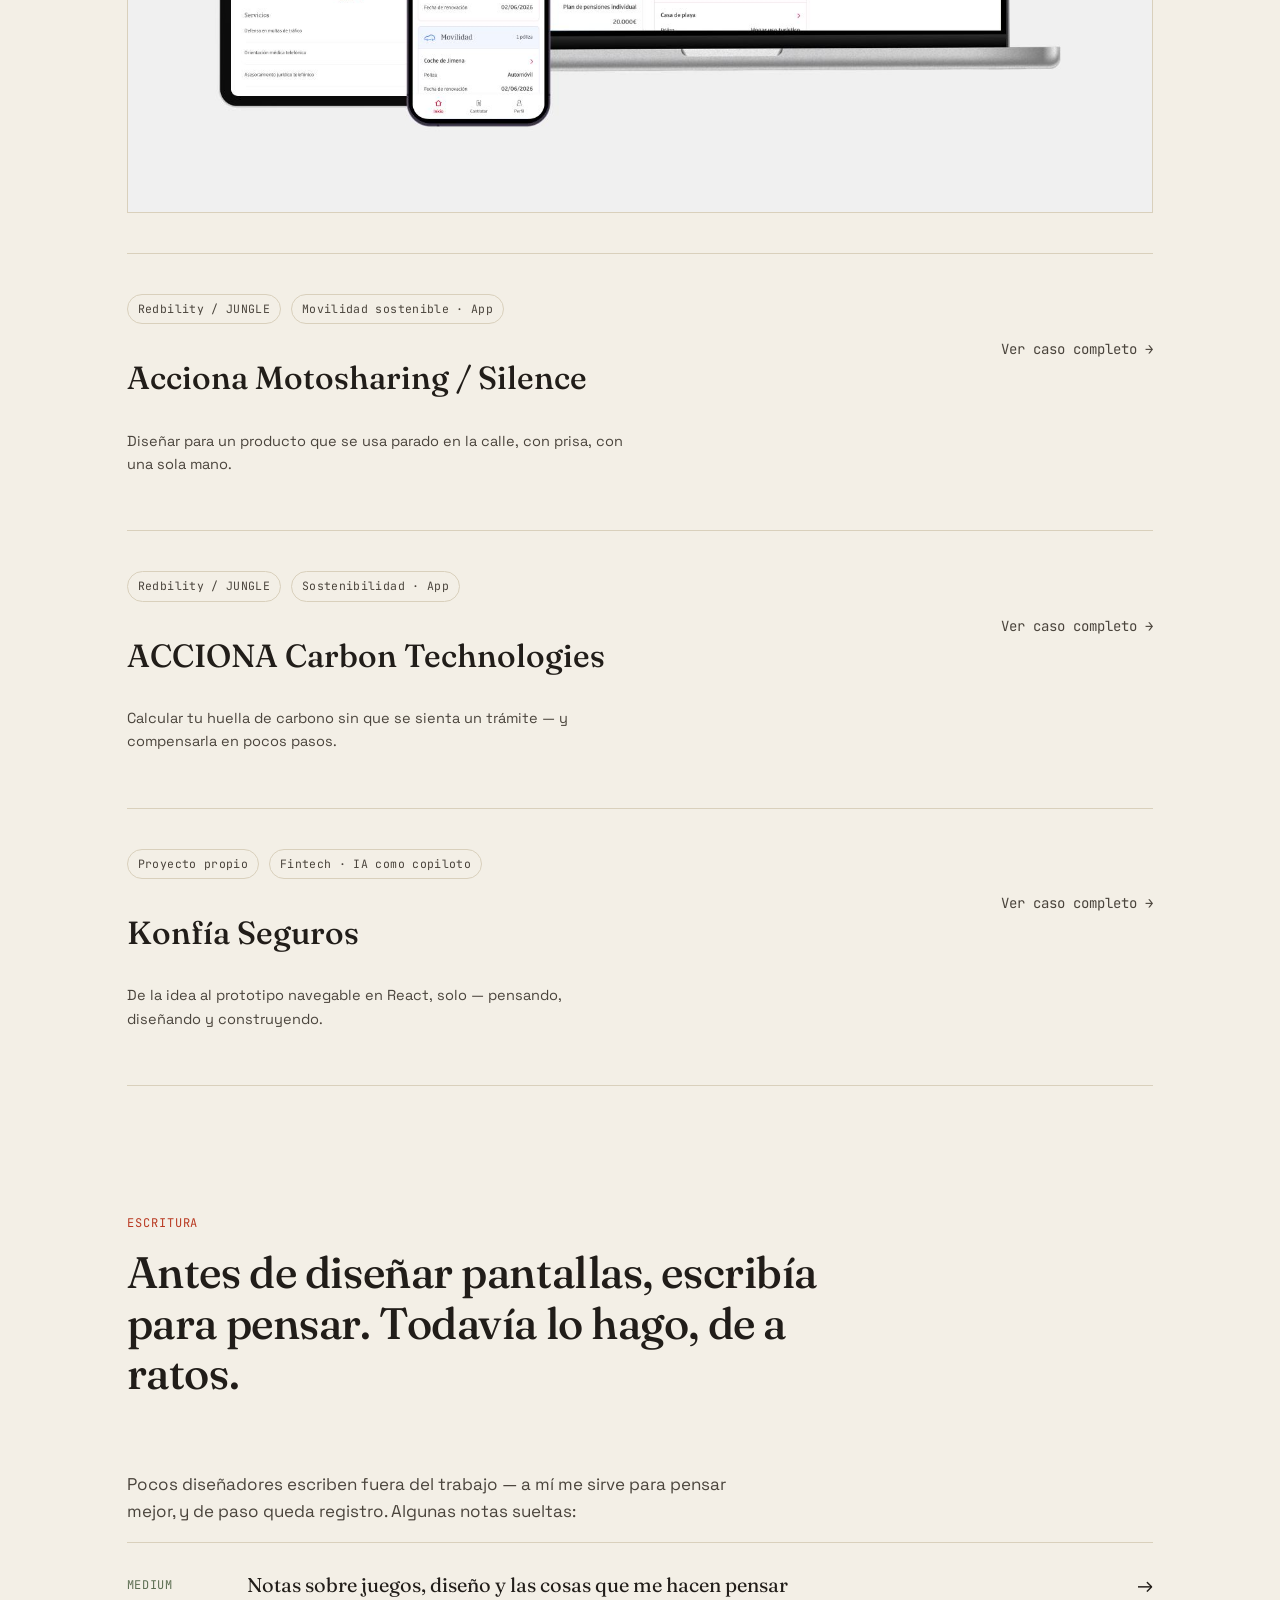
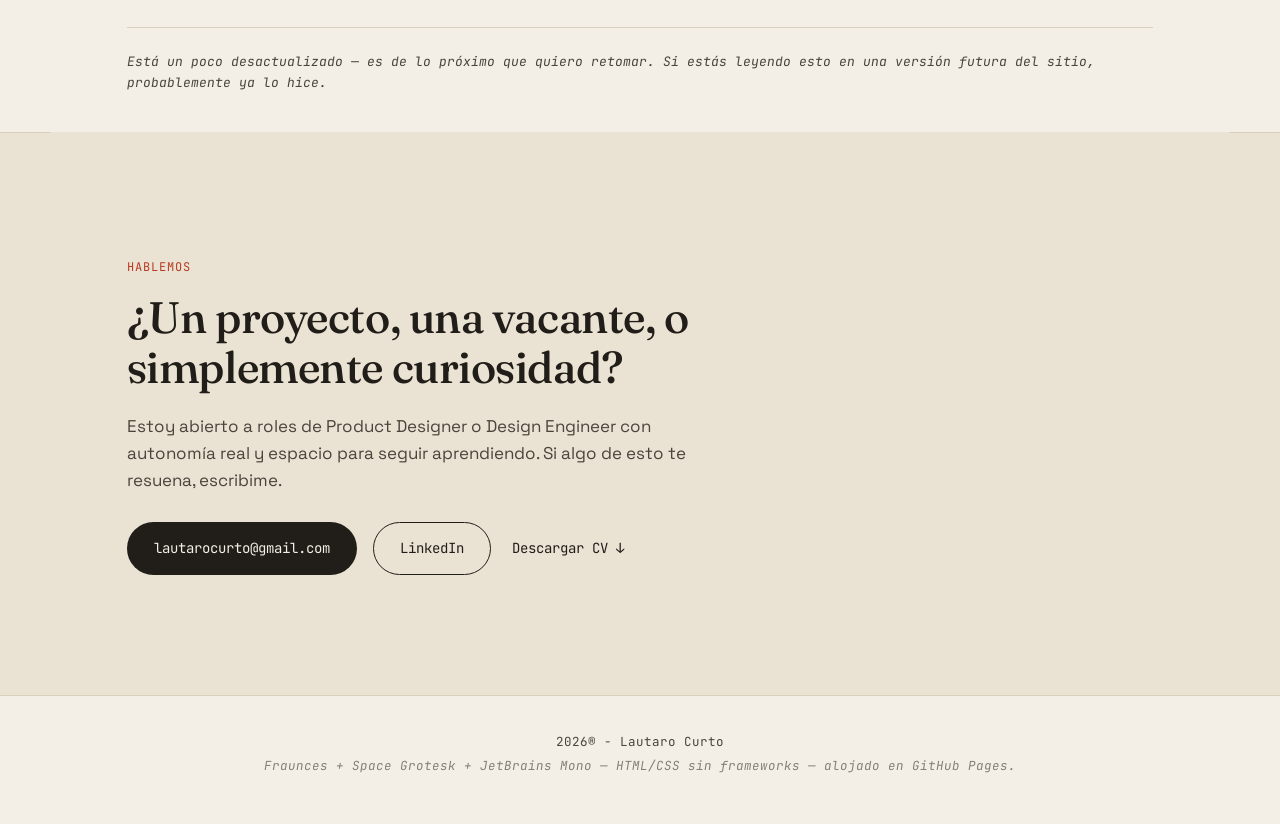
==== commit 14129c91: "Sumar detalles editoriales: selección custom, colofón, contador de casos y subrayado animado - Selec" ====
--- a/index.html
+++ b/index.html
@@ -263,7 +263,10 @@
 </main>
 
 <footer class="site-footer">
-  <p>2026®️ - Lautaro Curto</p>
+  <div class="footer-text">
+    <p>2026®️ - Lautaro Curto</p>
+    <p class="colophon">Fraunces + Space Grotesk + JetBrains Mono — HTML/CSS sin frameworks — alojado en GitHub Pages.</p>
+  </div>
 </footer>
 
 <script src="script.js"></script>
--- a/styles.css
+++ b/styles.css
@@ -62,6 +62,10 @@
    ============================================ */
 *, *::before, *::after { box-sizing: border-box; }
 html { scroll-behavior: smooth; }
+::selection {
+  background: var(--hanko);
+  color: var(--washi);
+}
 @media (prefers-reduced-motion: reduce) {
   html { scroll-behavior: auto; }
   * { animation-duration: 0.01ms !important; animation-iteration-count: 1 !important; transition-duration: 0.01ms !important; }
@@ -471,6 +475,7 @@
   border-bottom: 1px solid var(--line);
 }
 .case-tags { display: flex; gap: 10px; flex-wrap: wrap; margin-bottom: 24px; }
+.case-counter { font-family: var(--font-mono); font-size: 12px; color: var(--sumi-soft); margin-left: auto; }
 .case-hero h1 {
   font-size: clamp(34px, 5.5vw, 58px); line-height: 1.08; letter-spacing: -0.01em; max-width: 20ch;
 }
@@ -580,3 +585,20 @@
   border-top: 1px solid var(--line);
   font-family: var(--font-mono); font-size: 12.5px; color: var(--sumi-soft);
 }
+.footer-text { display: flex; flex-direction: column; gap: 4px; align-items: center; text-align: center; }
+.footer-text p { margin: 0; }
+.colophon { opacity: 0.65; font-style: italic; }
+
+/* ============================================
+   ANIMATED LINK UNDERLINE
+   ============================================ */
+.case-section a:not(.btn), .about-copy a:not(.btn) {
+  position: relative; text-decoration: none;
+  background-image: linear-gradient(var(--hanko), var(--hanko));
+  background-position: 0 100%; background-repeat: no-repeat;
+  background-size: 0% 1px;
+  transition: background-size .3s var(--ease);
+}
+.case-section a:not(.btn):hover, .about-copy a:not(.btn):hover {
+  background-size: 100% 1px;
+}
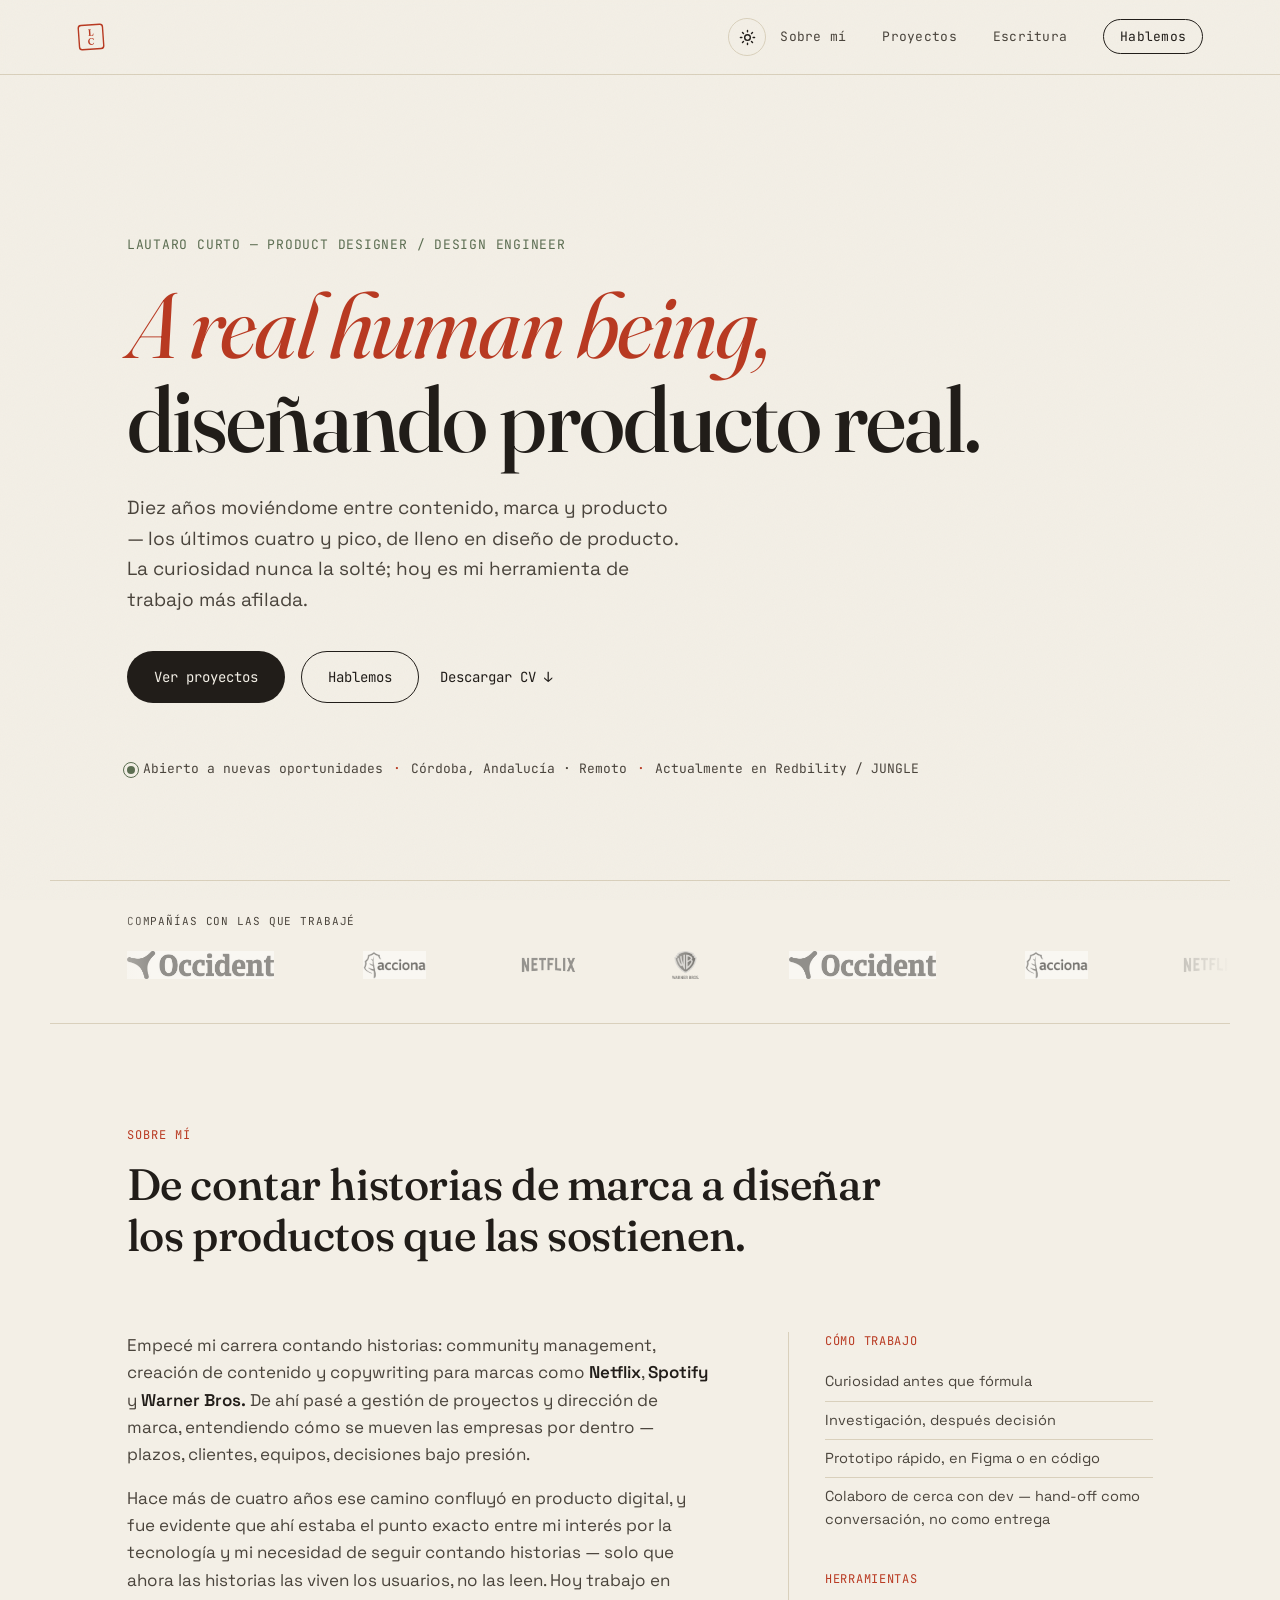
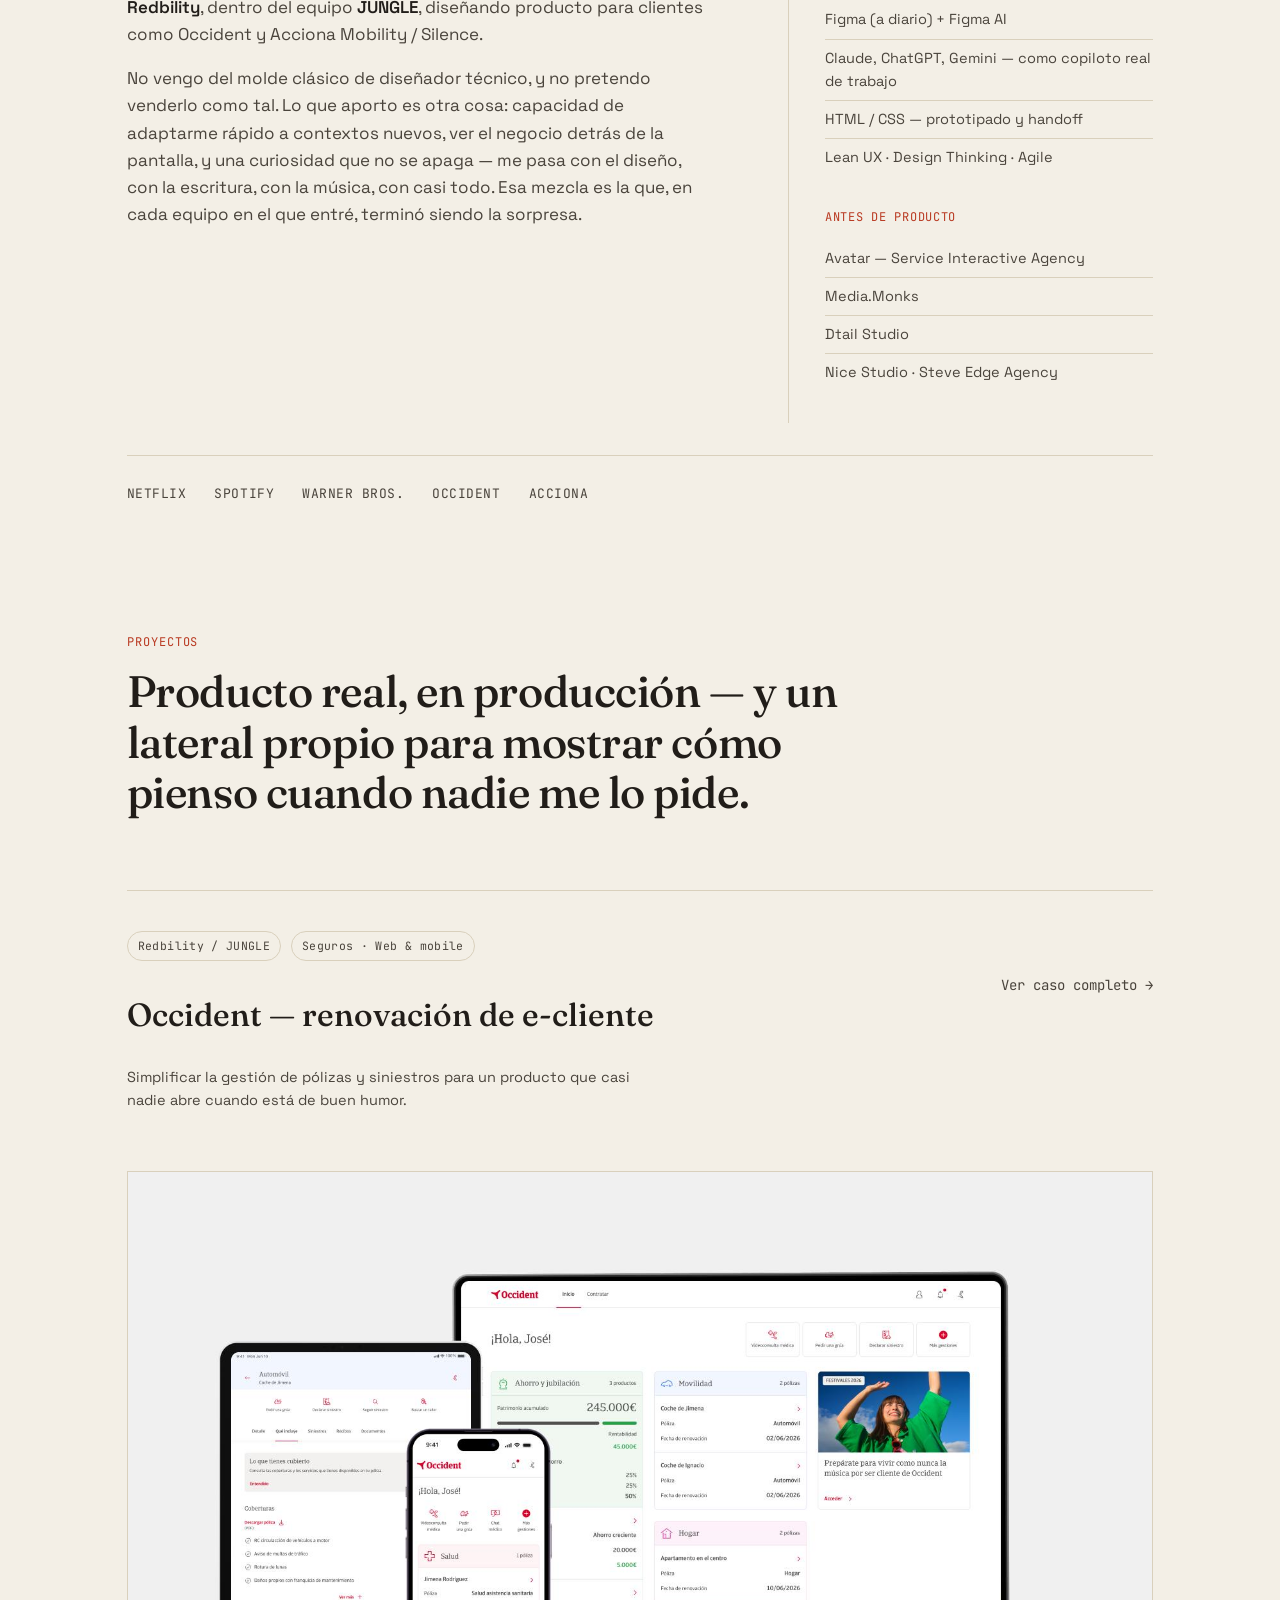
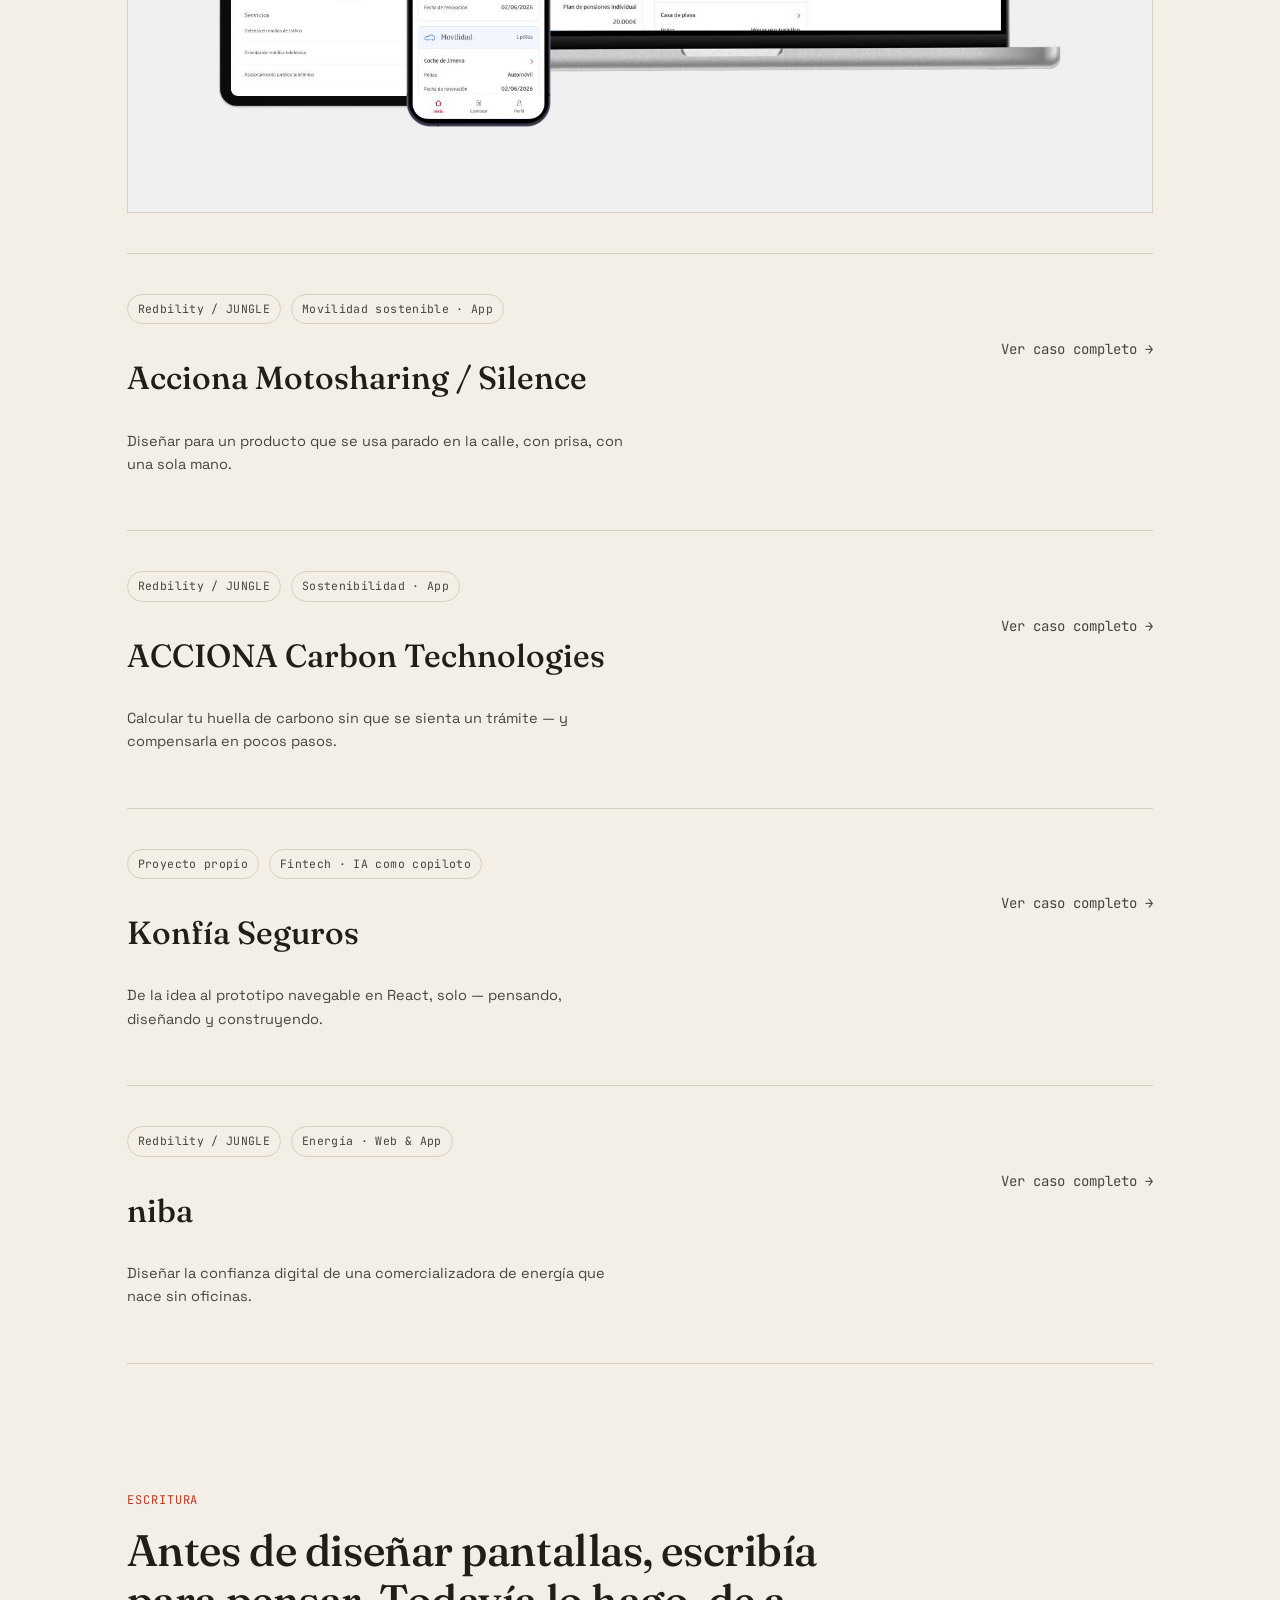
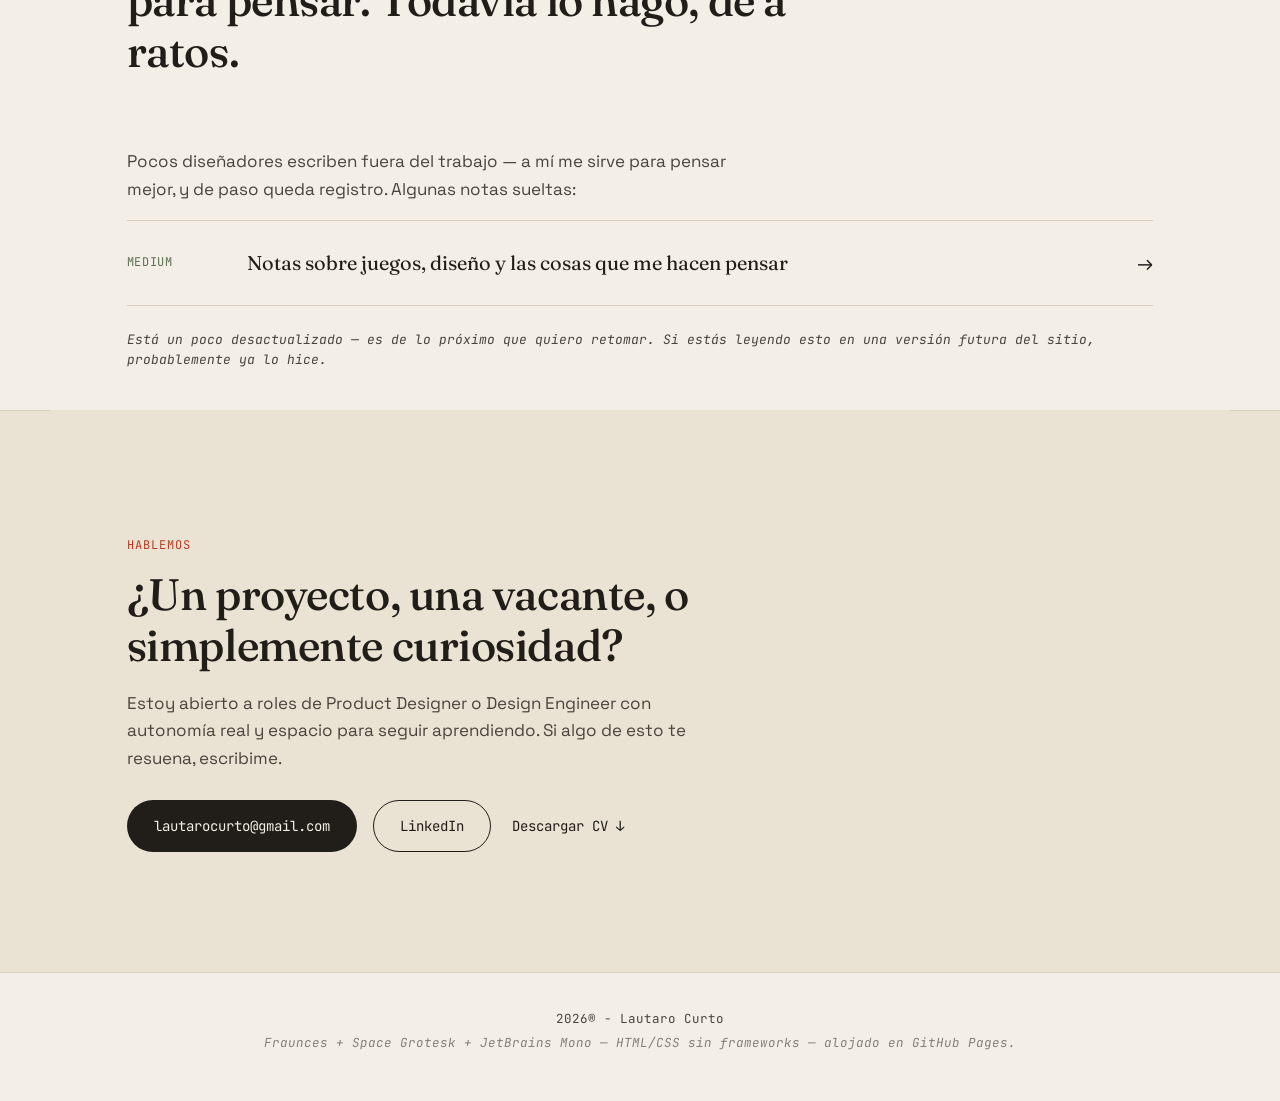
==== commit f62e80cc: "Agregar quinto caso de estudio: niba - Nuevo proyectos/niba.html — experiencia digital de niba (Grup" ====
--- a/index.html
+++ b/index.html
@@ -20,10 +20,11 @@
 </head>
 <body>
 
+<a href="#main-content" class="skip-link">Saltar al contenido</a>
 <div class="grain" aria-hidden="true"></div>
 
 <header class="site-header">
-  <a href="#top" class="mark" aria-label="Inicio">
+  <a href="#main-content" class="mark" aria-label="Inicio">
     <svg class="hanko hanko--nav" viewBox="0 0 60 60" width="28" height="28" aria-hidden="true">
       <rect x="4" y="4" width="52" height="52" rx="6"></rect>
       <text x="30" y="27" text-anchor="middle">L</text>
@@ -53,7 +54,7 @@
   </nav>
 </header>
 
-<main id="top">
+<main id="main-content">
 
   <!-- HERO -->
   <section class="hero">
@@ -218,6 +219,16 @@
       <p class="project-card__sub">De la idea al prototipo navegable en React, solo — pensando, diseñando y construyendo.</p>
       <span class="project-card__arrow">Ver caso completo →</span>
     </a>
+
+    <a href="proyectos/niba.html" class="project-card reveal">
+      <div class="project-card__meta">
+        <span class="project-tag">Redbility / JUNGLE</span>
+        <span class="project-tag">Energía · Web & App</span>
+      </div>
+      <h3 class="project-card__title">niba</h3>
+      <p class="project-card__sub">Diseñar la confianza digital de una comercializadora de energía que nace sin oficinas.</p>
+      <span class="project-card__arrow">Ver caso completo →</span>
+    </a>
   </section>
 
   <!-- WRITING -->
--- a/styles.css
+++ b/styles.css
@@ -66,6 +66,11 @@
   background: var(--hanko);
   color: var(--washi);
 }
+a:focus-visible, button:focus-visible, [tabindex]:focus-visible {
+  outline: 2px solid var(--hanko);
+  outline-offset: 3px;
+  border-radius: 2px;
+}
 @media (prefers-reduced-motion: reduce) {
   html { scroll-behavior: auto; }
   * { animation-duration: 0.01ms !important; animation-iteration-count: 1 !important; transition-duration: 0.01ms !important; }
@@ -91,6 +96,17 @@
 .sr-only {
   position: absolute; width: 1px; height: 1px;
   overflow: hidden; clip: rect(0,0,0,0); white-space: nowrap;
+}
+
+.skip-link {
+  position: absolute; top: -48px; left: 12px; z-index: 1000;
+  background: var(--hanko); color: var(--washi);
+  font-family: var(--font-mono); font-size: 13px;
+  padding: 10px 18px; border-radius: 4px; text-decoration: none;
+  transition: top .2s var(--ease);
+}
+.skip-link:focus-visible {
+  top: 12px;
 }
 
 /* subtle paper grain */
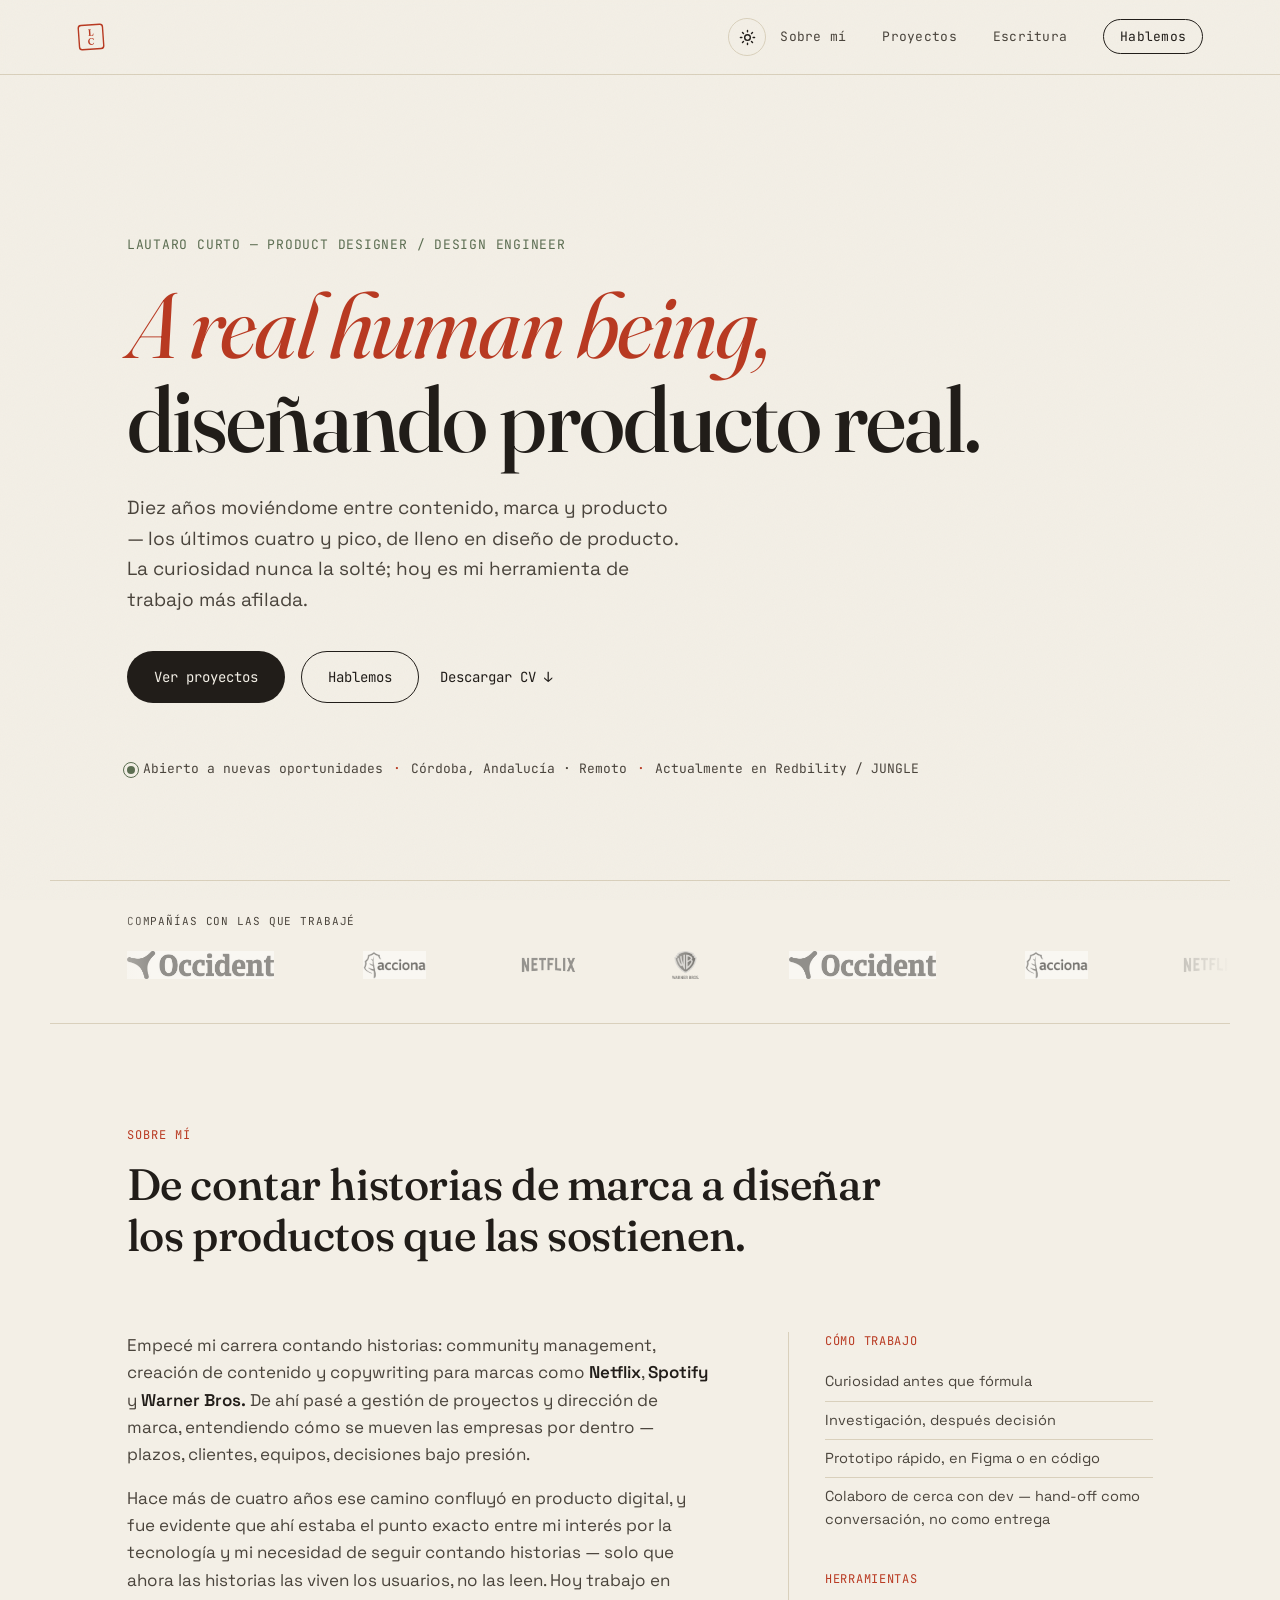
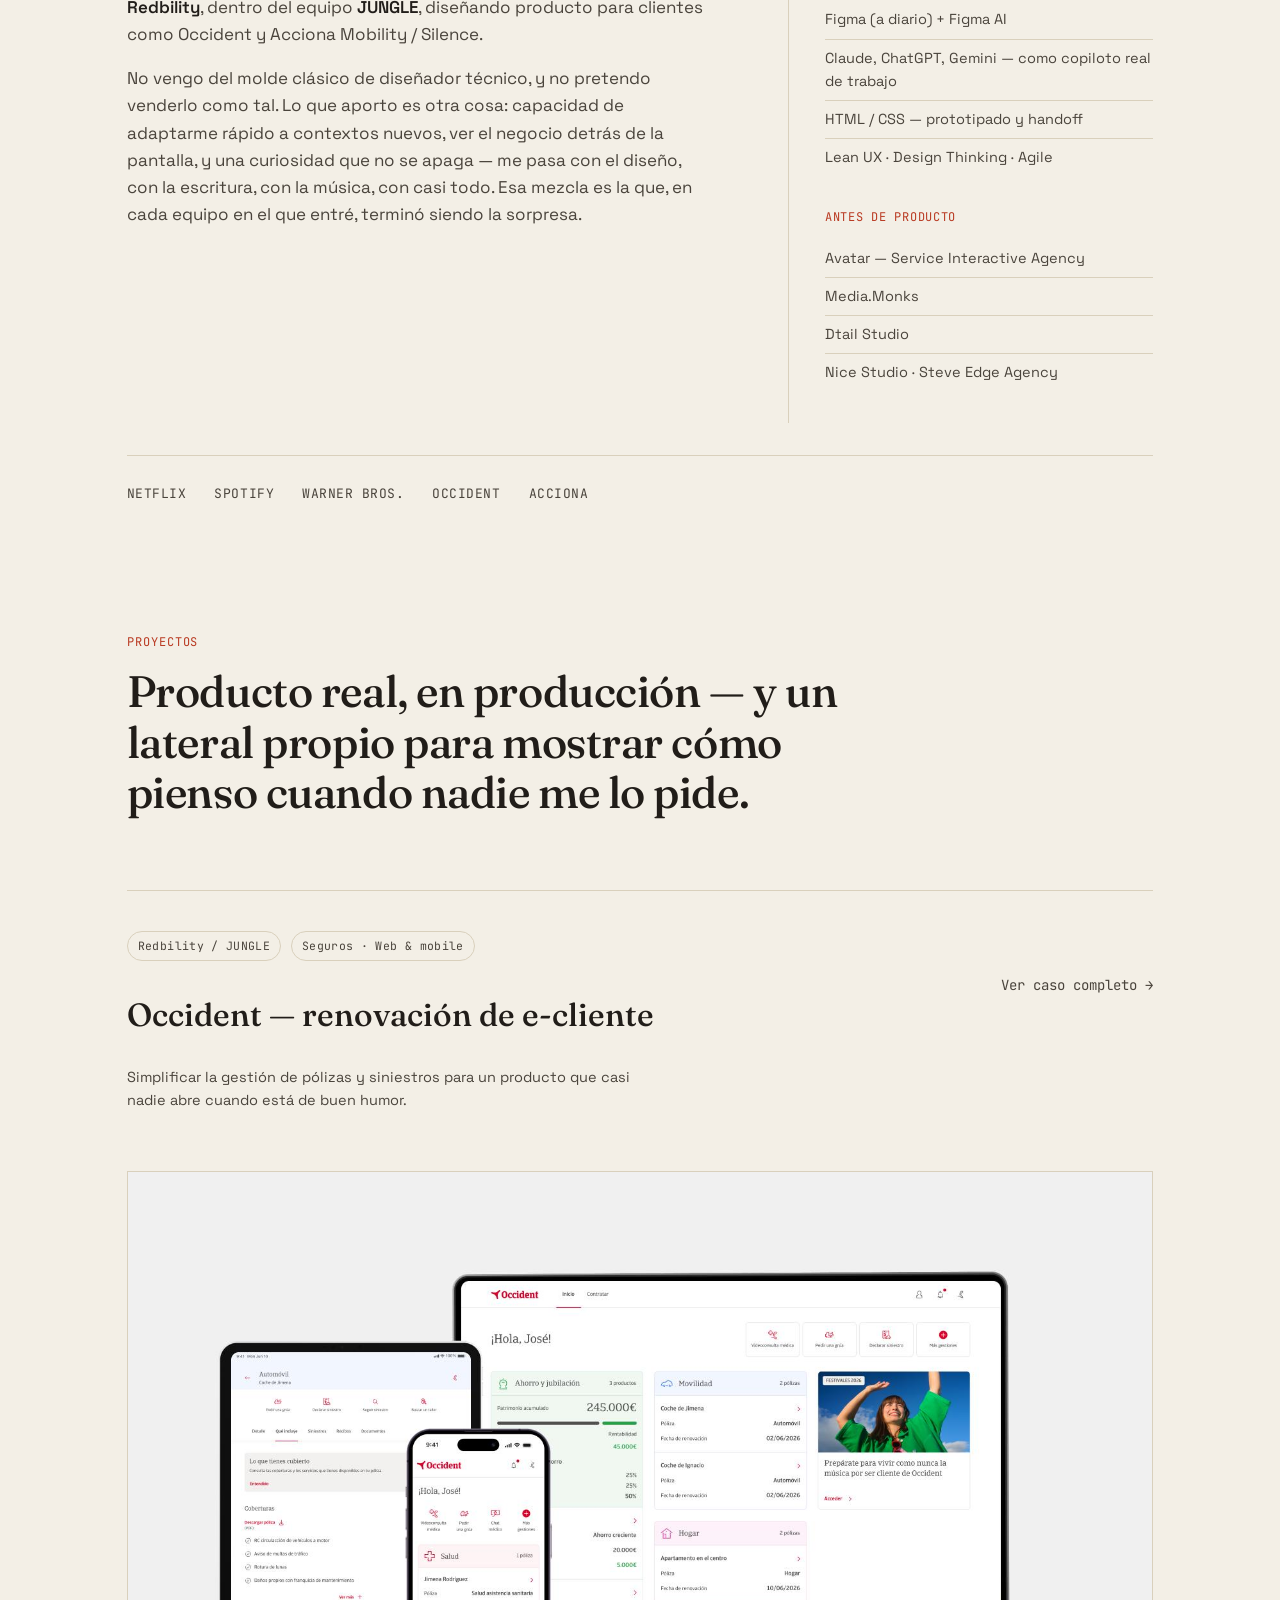
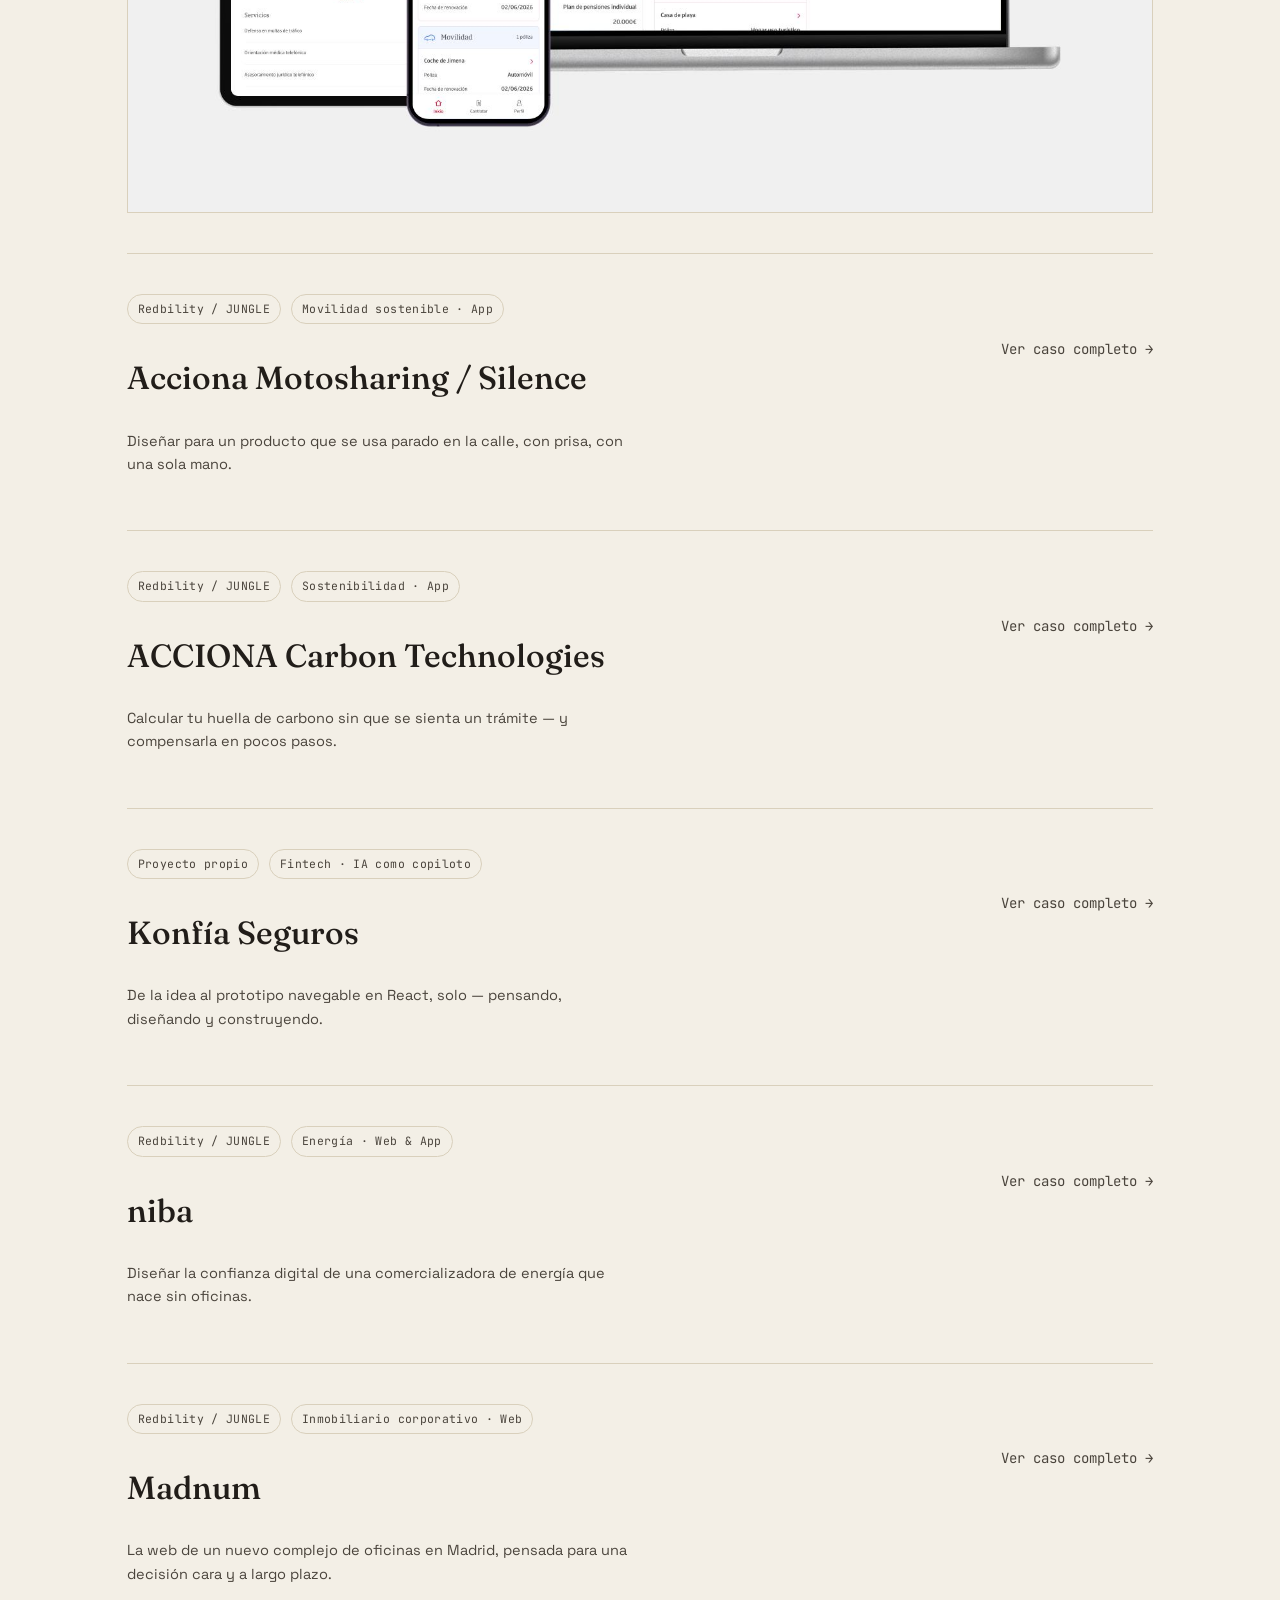
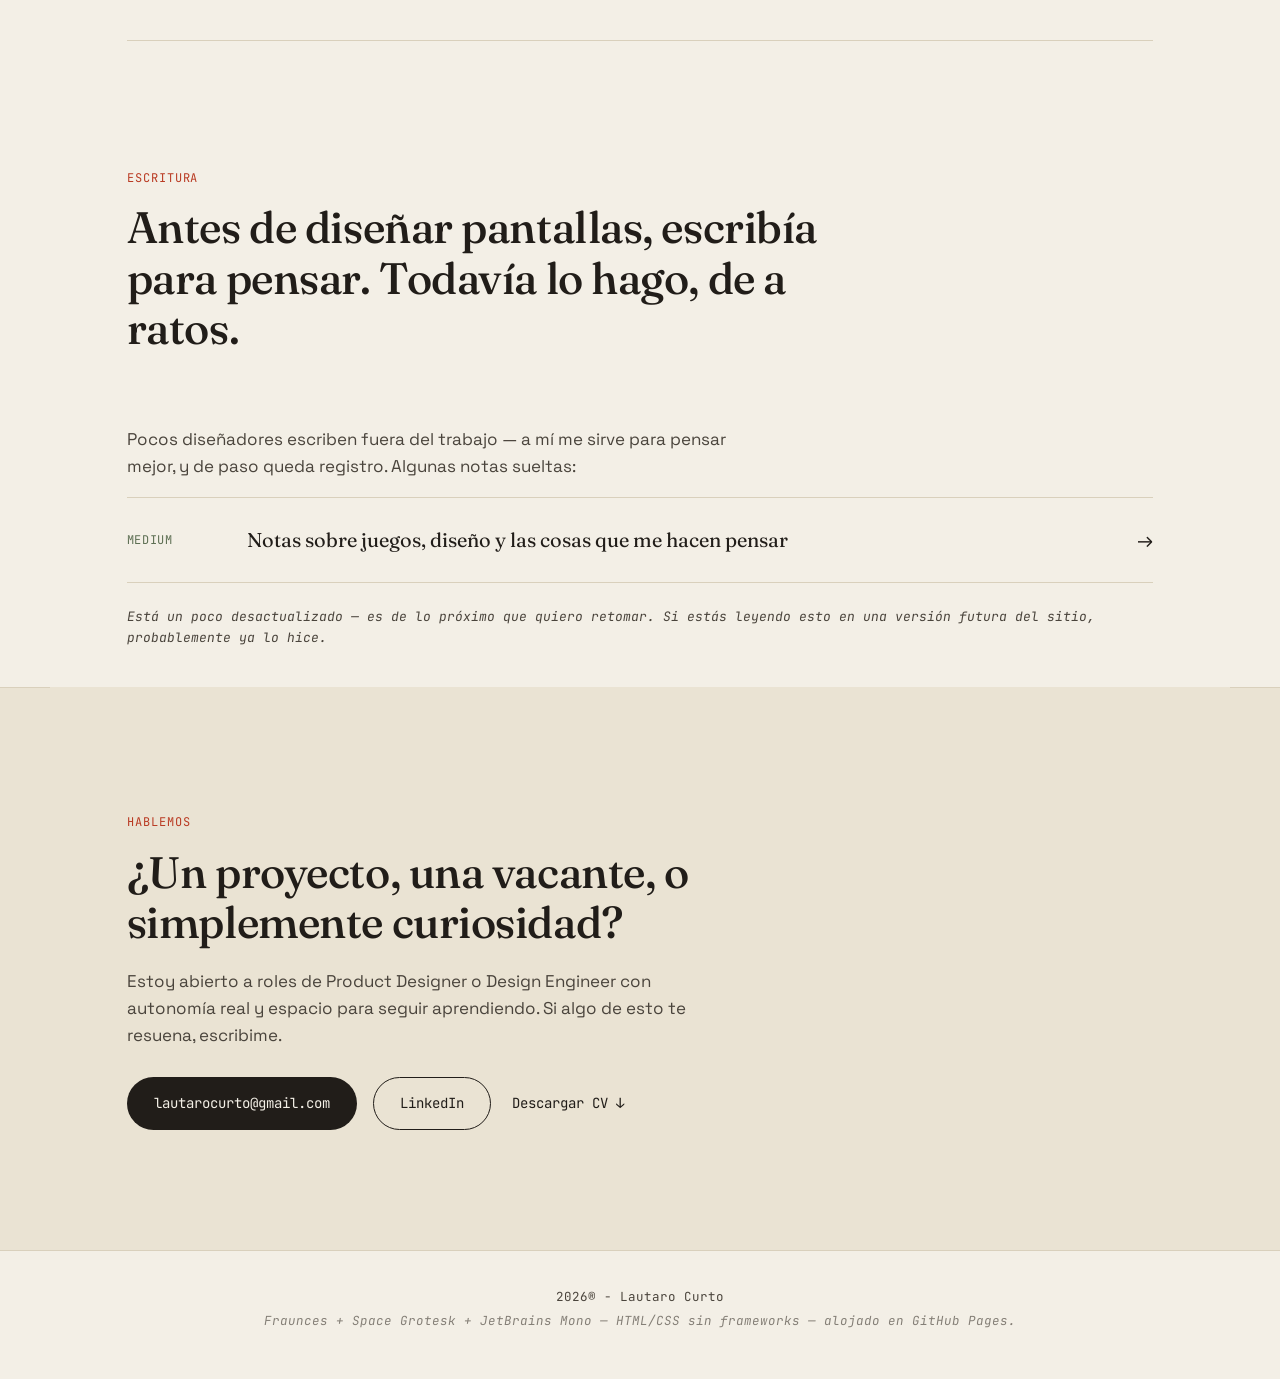
==== commit fd75e607: "Agregar sexto caso de estudio: Madnum - Nuevo proyectos/madnum.html — web bilingüe de Madnum, comple" ====
--- a/index.html
+++ b/index.html
@@ -177,7 +177,7 @@
       <h2 class="reveal">Producto real, en producción — y un lateral propio para mostrar cómo pienso cuando nadie me lo pide.</h2>
     </div>
 
-    <a href="proyectos/occident.html" class="project-card reveal">
+    <a href="proyectos/occident.html" class="project-card reveal" data-preview="assets/occident/hero.jpg">
       <div class="project-card__meta">
         <span class="project-tag">Redbility / JUNGLE</span>
         <span class="project-tag">Seguros · Web & mobile</span>
@@ -190,7 +190,7 @@
       </div>
     </a>
 
-    <a href="proyectos/acciona-silence.html" class="project-card reveal">
+    <a href="proyectos/acciona-silence.html" class="project-card reveal" data-preview="assets/occident/hero.jpg">
       <div class="project-card__meta">
         <span class="project-tag">Redbility / JUNGLE</span>
         <span class="project-tag">Movilidad sostenible · App</span>
@@ -200,7 +200,7 @@
       <span class="project-card__arrow">Ver caso completo →</span>
     </a>
 
-    <a href="proyectos/acciona-carbon.html" class="project-card reveal">
+    <a href="proyectos/acciona-carbon.html" class="project-card reveal" data-preview="assets/occident/hero.jpg">
       <div class="project-card__meta">
         <span class="project-tag">Redbility / JUNGLE</span>
         <span class="project-tag">Sostenibilidad · App</span>
@@ -210,7 +210,7 @@
       <span class="project-card__arrow">Ver caso completo →</span>
     </a>
 
-    <a href="proyectos/konfia-seguros.html" class="project-card reveal">
+    <a href="proyectos/konfia-seguros.html" class="project-card reveal" data-preview="assets/occident/hero.jpg">
       <div class="project-card__meta">
         <span class="project-tag">Proyecto propio</span>
         <span class="project-tag">Fintech · IA como copiloto</span>
@@ -220,13 +220,23 @@
       <span class="project-card__arrow">Ver caso completo →</span>
     </a>
 
-    <a href="proyectos/niba.html" class="project-card reveal">
+    <a href="proyectos/niba.html" class="project-card reveal" data-preview="assets/occident/hero.jpg">
       <div class="project-card__meta">
         <span class="project-tag">Redbility / JUNGLE</span>
         <span class="project-tag">Energía · Web & App</span>
       </div>
       <h3 class="project-card__title">niba</h3>
       <p class="project-card__sub">Diseñar la confianza digital de una comercializadora de energía que nace sin oficinas.</p>
+      <span class="project-card__arrow">Ver caso completo →</span>
+    </a>
+
+    <a href="proyectos/madnum.html" class="project-card reveal" data-preview="assets/madnum/hero.jpg">
+      <div class="project-card__meta">
+        <span class="project-tag">Redbility / JUNGLE</span>
+        <span class="project-tag">Inmobiliario corporativo · Web</span>
+      </div>
+      <h3 class="project-card__title">Madnum</h3>
+      <p class="project-card__sub">La web de un nuevo complejo de oficinas en Madrid, pensada para una decisión cara y a largo plazo.</p>
       <span class="project-card__arrow">Ver caso completo →</span>
     </a>
   </section>
@@ -280,6 +290,10 @@
   </div>
 </footer>
 
+<div class="hover-preview" id="hoverPreview" aria-hidden="true">
+  <img alt="" loading="lazy">
+</div>
+
 <script src="script.js"></script>
 </body>
 </html>
--- a/styles.css
+++ b/styles.css
@@ -473,6 +473,25 @@
   .project-card__arrow { margin-top: 10px; display: block; }
 }
 
+.hover-preview {
+  position: fixed; top: 0; left: 0; z-index: 500;
+  width: 300px; aspect-ratio: 8 / 5;
+  border: 1px solid var(--line); overflow: hidden;
+  background: var(--washi-2);
+  pointer-events: none;
+  opacity: 0; transform: translate3d(0, 0, 0) scale(0.97);
+  transition: opacity .25s var(--ease), transform .25s var(--ease);
+  will-change: transform, opacity;
+}
+.hover-preview.is-visible { opacity: 1; transform: translate3d(0, 0, 0) scale(1); }
+.hover-preview img { display: block; width: 100%; height: 100%; object-fit: cover; }
+@media (hover: none), (pointer: coarse) {
+  .hover-preview { display: none; }
+}
+@media (prefers-reduced-motion: reduce) {
+  .hover-preview { transition: opacity .15s linear; }
+}
+
 /* ============================================
    CASE STUDY PAGES
    ============================================ */
